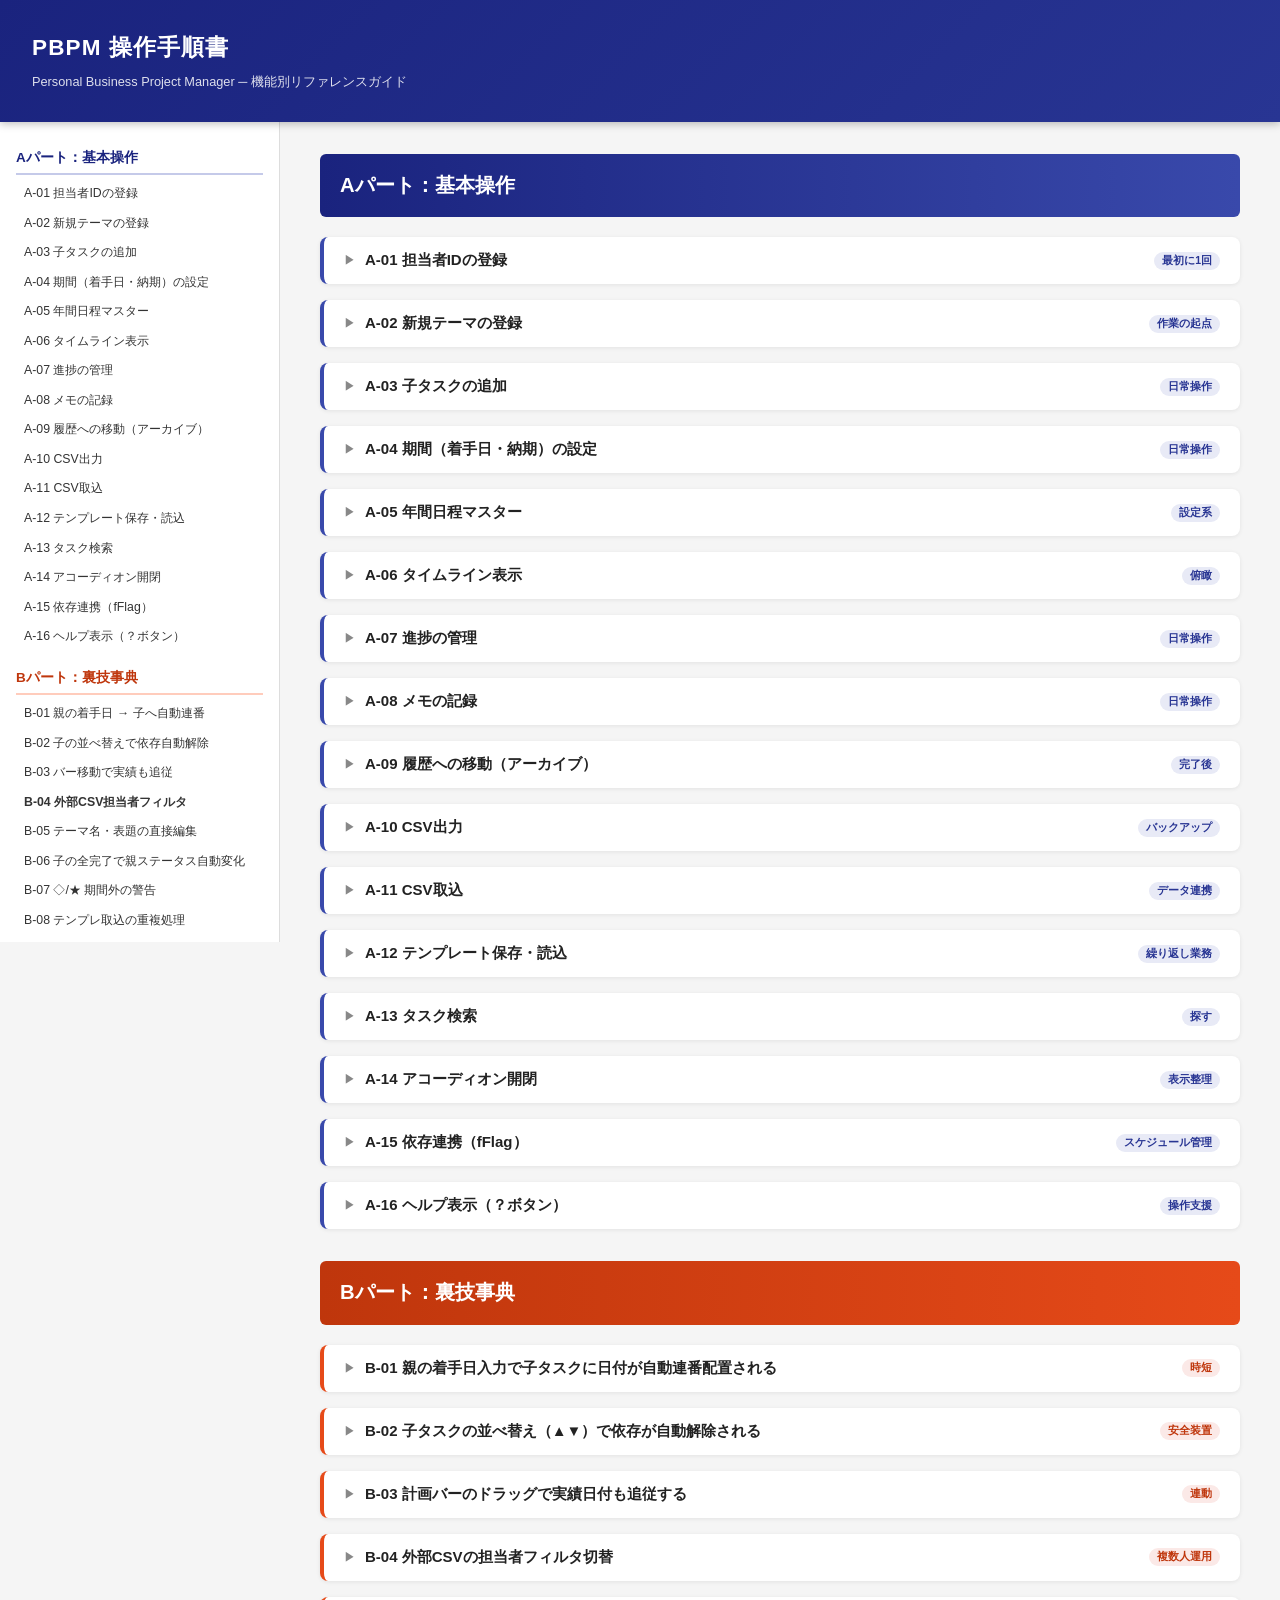
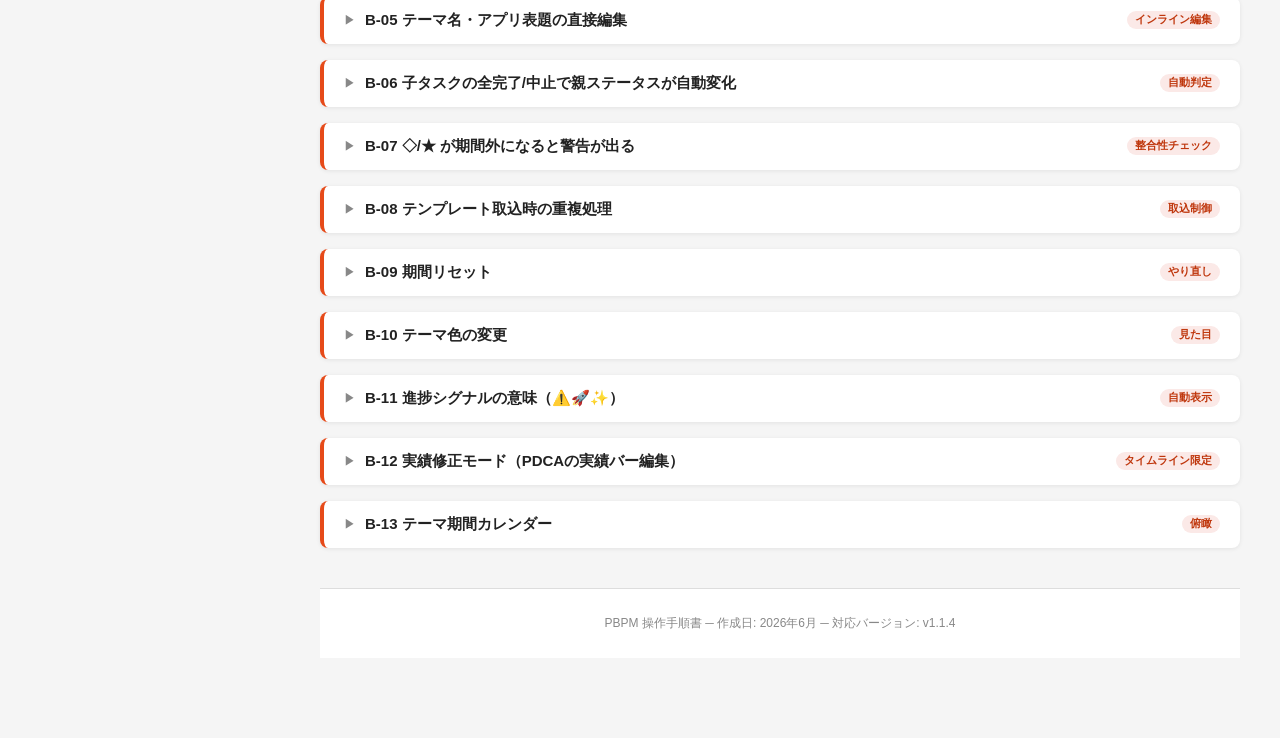
==== OmniStep_Manual.html @ 7432032a "Add files via upload 手順書追加" ====
<!DOCTYPE html>
<html lang="ja">
<head>
<meta charset="UTF-8">
<meta name="viewport" content="width=device-width, initial-scale=1.0">
<title>PBPM 操作手順書</title>
<style>
*,*::before,*::after{box-sizing:border-box;margin:0;padding:0;}
html{scroll-behavior:smooth;font-size:15px;}
body{font-family:"Hiragino Kaku Gothic ProN","Meiryo","Noto Sans JP",sans-serif;color:#1a1a1a;background:#f5f5f5;line-height:1.75;}
a{color:#1565c0;text-decoration:none;}
a:hover{text-decoration:underline;}
.manual-header{background:linear-gradient(135deg,#1a237e 0%,#283593 100%);color:#fff;padding:28px 32px;position:sticky;top:0;z-index:100;box-shadow:0 2px 8px rgba(0,0,0,.25);}
.manual-header h1{font-size:1.5rem;font-weight:700;letter-spacing:.05em;}
.manual-header .subtitle{font-size:.85rem;opacity:.85;margin-top:4px;}
.layout{display:flex;max-width:1280px;margin:0 auto;gap:0;}
.sidebar{width:280px;min-width:280px;background:#fff;border-right:1px solid #ddd;position:sticky;top:80px;height:calc(100vh - 80px);overflow-y:auto;padding:16px 0;font-size:.82rem;z-index:50;}
.sidebar::-webkit-scrollbar{width:5px;}
.sidebar::-webkit-scrollbar-thumb{background:#bbb;border-radius:3px;}
.toc-part{padding:0 16px;margin-bottom:6px;}
.toc-part-title{font-weight:700;font-size:.9rem;color:#1a237e;padding:8px 0 4px;border-bottom:2px solid #c5cae9;margin-bottom:4px;}
.toc-part-title.part-b{color:#bf360c;border-color:#ffccbc;}
.toc-link{display:block;padding:4px 8px;border-radius:4px;color:#333;transition:background .15s;}
.toc-link:hover{background:#e8eaf6;text-decoration:none;}
.toc-link.toc-b:hover{background:#fbe9e7;}
.main{flex:1;min-width:0;padding:32px 40px 80px;}
.part-heading{font-size:1.35rem;font-weight:700;padding:14px 20px;border-radius:6px;margin:32px 0 20px;color:#fff;}
.part-heading.a{background:linear-gradient(90deg,#1a237e,#3949ab);}
.part-heading.b{background:linear-gradient(90deg,#bf360c,#e64a19);}
.part-heading:first-child{margin-top:0;}
.section{background:#fff;border-radius:8px;margin-bottom:16px;box-shadow:0 1px 4px rgba(0,0,0,.08);overflow:hidden;border-left:4px solid #3949ab;}
.section.b-card{border-left-color:#e64a19;}
.section-toggle{width:100%;text-align:left;border:none;background:none;padding:14px 20px;cursor:pointer;font-size:1rem;font-weight:600;color:#222;display:flex;align-items:center;gap:10px;transition:background .15s;}
.section-toggle:hover{background:#f0f0f0;}
.section-toggle .chevron{font-size:.75rem;transition:transform .25s;color:#888;flex-shrink:0;}
.section-toggle .chevron.open{transform:rotate(90deg);}
.section-toggle .badge{font-size:.7rem;background:#e8eaf6;color:#283593;padding:2px 8px;border-radius:10px;margin-left:auto;flex-shrink:0;}
.section.b-card .section-toggle .badge{background:#fbe9e7;color:#bf360c;}
.section-body{display:none;padding:0 20px 18px;animation:fadeIn .25s;}
.section-body.show{display:block;}
@keyframes fadeIn{from{opacity:0;transform:translateY(-4px);}to{opacity:1;transform:none;}}
.when{background:#e3f2fd;border-left:3px solid #1565c0;padding:8px 14px;border-radius:0 4px 4px 0;margin:10px 0 14px;font-size:.88rem;color:#0d47a1;}
.when::before{content:"▶ いつ使う？";font-weight:700;display:block;margin-bottom:2px;font-size:.78rem;}
.steps{counter-reset:step;margin:0 0 12px;padding:0;}
.steps li{list-style:none;counter-increment:step;padding:6px 0 6px 36px;position:relative;border-bottom:1px dotted #e0e0e0;}
.steps li:last-child{border-bottom:none;}
.steps li::before{content:counter(step);position:absolute;left:0;top:6px;width:26px;height:26px;background:#3949ab;color:#fff;border-radius:50%;font-size:.78rem;font-weight:700;display:flex;align-items:center;justify-content:center;}
.section.b-card .steps li::before{background:#e64a19;}
.tip{background:#fff8e1;border-left:3px solid #f9a825;padding:8px 14px;border-radius:0 4px 4px 0;margin:10px 0;font-size:.85rem;}
.tip::before{content:"💡 ポイント";font-weight:700;display:block;margin-bottom:2px;font-size:.78rem;color:#f57f17;}
.warn{background:#fce4ec;border-left:3px solid #c62828;padding:8px 14px;border-radius:0 4px 4px 0;margin:10px 0;font-size:.85rem;}
.warn::before{content:"⚠ 注意";font-weight:700;display:block;margin-bottom:2px;font-size:.78rem;color:#c62828;}
.example{background:#f3e5f5;border-left:3px solid #7b1fa2;padding:8px 14px;border-radius:0 4px 4px 0;margin:10px 0;font-size:.85rem;}
.example::before{content:"📋 例";font-weight:700;display:block;margin-bottom:2px;font-size:.78rem;color:#7b1fa2;}
kbd{background:#eee;border:1px solid #ccc;border-radius:3px;padding:1px 5px;font-size:.82rem;font-family:inherit;}
strong{color:#1a237e;}
.section.b-card strong{color:#bf360c;}
.manual-footer{text-align:center;padding:24px;font-size:.8rem;color:#888;border-top:1px solid #ddd;background:#fff;margin-top:40px;}
@media(max-width:860px){
  .sidebar{display:none;}
  .main{padding:20px 16px 60px;}
  .manual-header{padding:16px;}
  .manual-header h1{font-size:1.2rem;}
}
@media print{
  .sidebar{display:none;}
  .manual-header{position:relative;background:#1a237e !important;-webkit-print-color-adjust:exact;print-color-adjust:exact;}
  .section-body{display:block !important;}
  .section{break-inside:avoid;box-shadow:none;border:1px solid #ccc;}
  .layout{display:block;}
  .main{padding:10px;}
  body{font-size:12px;background:#fff;}
}
</style>
</head>
<body>

<header class="manual-header">
  <h1>PBPM 操作手順書</h1>
  <div class="subtitle">Personal Business Project Manager ─ 機能別リファレンスガイド</div>
</header>

<div class="layout">

<nav class="sidebar" id="sidebar">
  <div class="toc-part">
    <div class="toc-part-title">Aパート：基本操作</div>
    <a class="toc-link" href="#a01">A-01 担当者IDの登録</a>
    <a class="toc-link" href="#a02">A-02 新規テーマの登録</a>
    <a class="toc-link" href="#a03">A-03 子タスクの追加</a>
    <a class="toc-link" href="#a04">A-04 期間（着手日・納期）の設定</a>
    <a class="toc-link" href="#a05">A-05 年間日程マスター</a>
    <a class="toc-link" href="#a06">A-06 タイムライン表示</a>
    <a class="toc-link" href="#a07">A-07 進捗の管理</a>
    <a class="toc-link" href="#a08">A-08 メモの記録</a>
    <a class="toc-link" href="#a09">A-09 履歴への移動（アーカイブ）</a>
    <a class="toc-link" href="#a10">A-10 CSV出力</a>
    <a class="toc-link" href="#a11">A-11 CSV取込</a>
    <a class="toc-link" href="#a12">A-12 テンプレート保存・読込</a>
    <a class="toc-link" href="#a13">A-13 タスク検索</a>
    <a class="toc-link" href="#a14">A-14 アコーディオン開閉</a>
    <a class="toc-link" href="#a15">A-15 依存連携（fFlag）</a>
    <a class="toc-link" href="#a16">A-16 ヘルプ表示（？ボタン）</a>
  </div>
  <div class="toc-part">
    <div class="toc-part-title part-b">Bパート：裏技事典</div>
    <a class="toc-link toc-b" href="#b01">B-01 親の着手日 → 子へ自動連番</a>
    <a class="toc-link toc-b" href="#b02">B-02 子の並べ替えで依存自動解除</a>
    <a class="toc-link toc-b" href="#b03">B-03 バー移動で実績も追従</a>
    <a class="toc-link toc-b" href="#b04">B-04 外部CSV担当者フィルタ</a>
    <a class="toc-link toc-b" href="#b05">B-05 テーマ名・表題の直接編集</a>
    <a class="toc-link toc-b" href="#b06">B-06 子の全完了で親ステータス自動変化</a>
    <a class="toc-link toc-b" href="#b07">B-07 ◇/★ 期間外の警告</a>
    <a class="toc-link toc-b" href="#b08">B-08 テンプレ取込の重複処理</a>
    <a class="toc-link toc-b" href="#b09">B-09 期間リセット</a>
    <a class="toc-link toc-b" href="#b10">B-10 テーマ色の変更</a>
    <a class="toc-link toc-b" href="#b11">B-11 進捗シグナル ⚠🚀✨</a>
    <a class="toc-link toc-b" href="#b12">B-12 実績修正モード（PDCA）</a>
    <a class="toc-link toc-b" href="#b13">B-13 テーマ期間カレンダー</a>
  </div>
</nav>

<main class="main">

<div class="part-heading a" id="partA">Aパート：基本操作</div>

<!-- A-01 -->
<div class="section" id="a01">
<button class="section-toggle" onclick="toggleSection(this)">
  <span class="chevron">▶</span> A-01 担当者IDの登録 <span class="badge">最初に1回</span>
</button>
<div class="section-body">
  <div class="when">アプリを初めて使うとき。IDが未設定だとCSVの入出力で自他の区別ができません。</div>
  <ol class="steps">
    <li>画面右上の <kbd>⚙</kbd>（設定）ボタンをクリック</li>
    <li>「担当者ID（6桁）」に自分の番号を入力（例：<code>001234</code>）</li>
    <li>「担当者」に表示用の名前を入力</li>
    <li><kbd>保存</kbd> をクリック</li>
  </ol>
  <div class="tip">6桁に満たない場合は先頭にゼロが自動で付きます（例：<code>123</code> → <code>000123</code>）。</div>
  <div class="warn">IDを後から変えると、過去に出力したCSVとの紐付けがずれます。最初に決めたら変えないのが安全です。</div>
</div>
</div>

<!-- A-02 -->
<div class="section" id="a02">
<button class="section-toggle" onclick="toggleSection(this)">
  <span class="chevron">▶</span> A-02 新規テーマの登録 <span class="badge">作業の起点</span>
</button>
<div class="section-body">
  <div class="when">新しい業務テーマやプロジェクトを始めるとき。</div>
  <ol class="steps">
    <li><kbd>＋新規テーマ登録</kbd> ボタンをクリック</li>
    <li>カテゴリを選択（設定で名前・表示/非表示を変更可能）</li>
    <li>テーマ名を入力（必須。ここが親タスクの名称になる）</li>
    <li>必要に応じて着手日・完了日・展開（◇）・イベント（☆）を設定</li>
    <li>「最初の子タスク」欄に1件目の子の内容を入力（任意）</li>
    <li><kbd>登録する</kbd> をクリック</li>
  </ol>
  <div class="tip">最初の子タスクを入れると、着手日・完了日はその子に付きます。子が空なら親に直接付きます。</div>
</div>
</div>

<!-- A-03 -->
<div class="section" id="a03">
<button class="section-toggle" onclick="toggleSection(this)">
  <span class="chevron">▶</span> A-03 子タスクの追加 <span class="badge">日常操作</span>
</button>
<div class="section-body">
  <div class="when">テーマの下に具体的な作業工程を追加するとき。</div>
  <ol class="steps">
    <li>リスト表示で、追加したいテーマの親行を見つける</li>
    <li>テーマ/課題列の <kbd>＋子タスク追加</kbd> ボタンをクリック</li>
    <li>新しい行が末尾に追加されるので、業務内容を入力</li>
    <li>着手日・納期・進捗を必要に応じて設定</li>
  </ol>
  <div class="tip">子タスクは親と同じカテゴリを自動で継承します。親のカテゴリを変更すると子もすべて変わります。</div>
</div>
</div>

<!-- A-04 -->
<div class="section" id="a04">
<button class="section-toggle" onclick="toggleSection(this)">
  <span class="chevron">▶</span> A-04 期間（着手日・納期）の設定 <span class="badge">日常操作</span>
</button>
<div class="section-body">
  <div class="when">タスクのスケジュールを設定・変更するとき。</div>
  <ol class="steps">
    <li>リスト表示の「着手」列で日付をクリック → カレンダーから選択</li>
    <li>「納期」列で同様にクリック → カレンダーから選択</li>
    <li>タイムラインでもバーをドラッグして期間を移動できる（子タスクのみ）</li>
    <li>バー右端のハンドルをドラッグすると納期だけ伸縮する</li>
  </ol>
  <div class="tip">着手日を入れると、納期が空なら同じ日に自動設定されます。納期を着手日より前にはできません。</div>
  <div class="warn">期限を過ぎると行が赤くなります（期限切れ表示）。進捗を「完了」にすれば解除されます。</div>
</div>
</div>

<!-- A-05 -->
<div class="section" id="a05">
<button class="section-toggle" onclick="toggleSection(this)">
  <span class="chevron">▶</span> A-05 年間日程マスター <span class="badge">設定系</span>
</button>
<div class="section-body">
  <div class="when">棚卸・連休・発表会など全テーマ共通の基準日を管理するとき。</div>
  <ol class="steps">
    <li>ヘッダーの <kbd>📅 年間日程</kbd> ボタンをクリック</li>
    <li>「イベント名」と「日付」を入力して <kbd>追加</kbd></li>
    <li>追加した項目は一覧に表示され、インラインで名称・日付を編集可能</li>
    <li>タスクの「展開（◇）」や「イベント（☆）」のドロップダウンにマスターの候補が表示される</li>
  </ol>
  <div class="tip">マスターの日付を変更すると、タスク側で同じ名称を選択している◇/★の日付も連動して変わります。</div>
  <div class="example">例：「棚卸」=9/30 を登録 → テーマAの☆に「棚卸」を選択 → 自動的に9/30が入る。後で「棚卸」を10/3に変更 → テーマAの☆も10/3に連動。</div>
</div>
</div>

<!-- A-06 -->
<div class="section" id="a06">
<button class="section-toggle" onclick="toggleSection(this)">
  <span class="chevron">▶</span> A-06 タイムライン表示 <span class="badge">俯瞰</span>
</button>
<div class="section-body">
  <div class="when">全テーマの期間をガント風に俯瞰・調整するとき。</div>
  <ol class="steps">
    <li>ビュー切替の <kbd>📅 タイムライン</kbd> ボタンをクリック</li>
    <li>左側にテーマ・子タスクの名前、右側に期間バーが表示される</li>
    <li>表示範囲を <kbd>3か月</kbd>〜<kbd>12か月</kbd> で切り替え</li>
    <li>月ヘッダーの <kbd>＋</kbd>/<kbd>−</kbd> で月ごとに折りたたみ可能</li>
    <li>バーの上にホバーするとツールチップ（着手日〜納期・日数）が表示される</li>
  </ol>
  <div class="tip">赤い縦線が「今日」。日曜は薄い帯、土曜は点線で区別されます。親バーは子の集約表示で、直接ドラッグしません。</div>
  <div class="warn">タイムラインで子バーをドラッグすると<strong>即座にデータが変更・保存</strong>されます。元に戻す機能はないため注意してください。</div>
</div>
</div>

<!-- A-07 -->
<div class="section" id="a07">
<button class="section-toggle" onclick="toggleSection(this)">
  <span class="chevron">▶</span> A-07 進捗の管理 <span class="badge">日常操作</span>
</button>
<div class="section-body">
  <div class="when">作業の進行状況を記録・更新するとき。</div>
  <ol class="steps">
    <li>子タスクの「進捗」列のボタンをクリック</li>
    <li>クリックごとに <strong>未着手 → 調査中 → 進行中 → 修正中 → 完了</strong> の順に切り替わる</li>
    <li>親タスクのボタンは <strong>進行中 ⇔ 修正中</strong> のみ切り替え</li>
  </ol>
  <div class="tip">親行に表示される「(2/5) 40%」は、子タスクの完了数と進捗率を自動計算した結果です。</div>
</div>
</div>

<!-- A-08 -->
<div class="section" id="a08">
<button class="section-toggle" onclick="toggleSection(this)">
  <span class="chevron">▶</span> A-08 メモの記録 <span class="badge">日常操作</span>
</button>
<div class="section-body">
  <div class="when">タスクに詳細な備考や補足を残したいとき。</div>
  <ol class="steps">
    <li>操作列の <kbd>🖋</kbd>（メモ未入力）または <kbd>📝</kbd>（メモあり）アイコンをクリック</li>
    <li>メモ入力ウィンドウが開くので、内容を入力</li>
    <li><kbd>保存</kbd> をクリック → アイコンが 📝 に変わる</li>
  </ol>
  <div class="tip">メモはCSV出力にも含まれます。改行はCSV内ではスペースに変換されます。</div>
</div>
</div>

<!-- A-09 -->
<div class="section" id="a09">
<button class="section-toggle" onclick="toggleSection(this)">
  <span class="chevron">▶</span> A-09 履歴への移動（アーカイブ） <span class="badge">完了後</span>
</button>
<div class="section-body">
  <div class="when">完了したテーマを一覧から整理するとき。</div>
  <ol class="steps">
    <li>テーマ内の子タスクをすべて「完了」または「中止」にする</li>
    <li>親の進捗が自動で「完了」になったことを確認</li>
    <li>ツールバーの <kbd>履歴へ移動</kbd> をクリック</li>
    <li>確認ダイアログで対象テーマを確認し、OK</li>
    <li>「完了履歴」タブに移動される</li>
  </ol>
  <div class="tip">履歴から戻したいときは「完了履歴」タブで、子タスクの <kbd>↺</kbd> ボタンをクリックすると親子ごと一覧に復帰します。</div>
</div>
</div>

<!-- A-10 -->
<div class="section" id="a10">
<button class="section-toggle" onclick="toggleSection(this)">
  <span class="chevron">▶</span> A-10 CSV出力 <span class="badge">バックアップ</span>
</button>
<div class="section-body">
  <div class="when">データのバックアップや他のスタッフとの共有をするとき。</div>
  <ol class="steps">
    <li>出力したいテーマの親行に <strong>チェック</strong> を入れる（複数選択可）</li>
    <li>ツールバーの <kbd>CSV出力</kbd> をクリック</li>
    <li>確認ダイアログで対象を確認し、OK</li>
    <li>CSVファイルがダウンロードされる</li>
  </ol>
  <div class="tip">CSVには担当者ID（OwnerID列）が含まれます。このIDで、取込み時に「自分の」「他人の」データが判別されます。</div>
  <div class="warn">担当者IDが未設定だとCSV出力できません。先に A-01 を済ませてください。</div>
</div>
</div>

<!-- A-11 -->
<div class="section" id="a11">
<button class="section-toggle" onclick="toggleSection(this)">
  <span class="chevron">▶</span> A-11 CSV取込 <span class="badge">データ連携</span>
</button>
<div class="section-body">
  <div class="when">バックアップの復元や、他スタッフのCSVを参照するとき。</div>
  <ol class="steps">
    <li>ツールバーの <kbd>CSV取込</kbd> をクリック → ファイル選択が開く</li>
    <li>CSVファイルを選択</li>
    <li>OwnerIDが<strong>自分と一致</strong>する場合 → 本体データとして取り込み（重複があれば上書き確認）</li>
    <li>OwnerIDが<strong>自分と異なる</strong>場合 → 🔒外部CSV（閲覧専用）として表示</li>
  </ol>
  <div class="tip">外部CSVは保存データには混ざりません。「外部表示をクリア」で消去できます。</div>
  <div class="warn">旧形式（「内容」「課題」列）のCSVも自動判別して取り込めますが、新形式でのバックアップを推奨します。</div>
</div>
</div>

<!-- A-12 -->
<div class="section" id="a12">
<button class="section-toggle" onclick="toggleSection(this)">
  <span class="chevron">▶</span> A-12 テンプレート保存・読込 <span class="badge">繰り返し業務</span>
</button>
<div class="section-body">
  <div class="when">毎年繰り返す業務の構成を雛形として残したいとき。</div>
  <h4 style="margin:12px 0 6px;">▼ テンプレート保存</h4>
  <ol class="steps">
    <li>ヘッダーの <kbd>テンプレート保存</kbd> をクリック</li>
    <li>テンプレート名を入力 → CSV がダウンロードされる</li>
  </ol>
  <h4 style="margin:12px 0 6px;">▼ テンプレート読込</h4>
  <ol class="steps">
    <li>ヘッダーの <kbd>テンプレート読込</kbd> をクリック</li>
    <li>ファイル選択でテンプレートCSVを開く</li>
    <li>グループ名（先頭に付く文字列）を入力 → 表題変更の確認</li>
    <li>新規テーマとして一覧に追加される</li>
  </ol>
  <div class="tip">テンプレートは日付・進捗をすべて空にした構成だけを保存します。読込時にマスター日程があれば◇/★の日付を自動補完します。</div>
</div>
</div>

<!-- A-13 -->
<div class="section" id="a13">
<button class="section-toggle" onclick="toggleSection(this)">
  <span class="chevron">▶</span> A-13 タスク検索 <span class="badge">探す</span>
</button>
<div class="section-body">
  <div class="when">大量のタスクから特定のテーマや内容を探すとき。</div>
  <ol class="steps">
    <li>リスト表示の上部にある検索ボックスにキーワードを入力</li>
    <li>テーマ名・子タスク名・カテゴリ・メモなどから一致するものを検索</li>
    <li>ヒットした子タスクを含む<strong>テーマ全体</strong>（親＋全子）が表示される</li>
  </ol>
  <div class="tip">検索はリスト表示・タイムライン表示の両方に反映されます。検索中はチェックボックスの一括操作が無効になります。</div>
</div>
</div>

<!-- A-14 -->
<div class="section" id="a14">
<button class="section-toggle" onclick="toggleSection(this)">
  <span class="chevron">▶</span> A-14 アコーディオン開閉 <span class="badge">表示整理</span>
</button>
<div class="section-body">
  <div class="when">テーマが多いときに子タスクを折りたたんで見通しをよくしたいとき。</div>
  <ol class="steps">
    <li>テーマの <kbd>－</kbd> ボタンをクリック → 子タスクが非表示になる</li>
    <li><kbd>＋</kbd> をクリック → 再び表示される</li>
    <li>列ヘッダーの <kbd>－</kbd>（一括閉じ）で全テーマを一度に折りたたみ</li>
  </ol>
  <div class="tip">リスト表示とタイムライン表示で開閉状態は独立しています。それぞれ別々に操作できます。</div>
</div>
</div>

<!-- A-15 -->
<div class="section" id="a15">
<button class="section-toggle" onclick="toggleSection(this)">
  <span class="chevron">▶</span> A-15 依存連携（fFlag） <span class="badge">スケジュール管理</span>
</button>
<div class="section-body">
  <div class="when">「タスクBはタスクAが終わるまで着手できない」という順序関係を設定するとき。</div>
  <ol class="steps">
    <li>子タスク行のテーマ/課題列の右端にあるチェックボックスをON</li>
    <li>直前の子タスクの納期が、この子の着手日の下限になる</li>
    <li>タイムラインでは紫色の依存線で前後関係が見える</li>
    <li>前のタスクの納期を後ろへ動かすと、連動してこの子も押し出される</li>
  </ol>
  <div class="tip">親行の <kbd>連携一括ON</kbd> / <kbd>OFF</kbd> ボタンで、テーマ内の全子タスクの連携をまとめて切り替えられます。</div>
  <div class="warn">最初の子タスク（枝番010）は依存の対象外です。また、完了済みタスクの連携は変更できません。</div>
</div>
</div>

<!-- A-16 -->
<div class="section" id="a16">
<button class="section-toggle" onclick="toggleSection(this)">
  <span class="chevron">▶</span> A-16 ヘルプ表示（？ボタン） <span class="badge">操作支援</span>
</button>
<div class="section-body">
  <div class="when">画面上のボタンや項目の意味を確認したいとき。</div>
  <ol class="steps">
    <li>画面右上の <kbd>?</kbd> ボタンをクリック（ON/OFFトグル）</li>
    <li>ONの状態で各ボタンや入力欄にマウスを乗せると、「名称：説明」形式のツールチップが出る</li>
    <li>もう一度 <kbd>?</kbd> をクリックすると OFF</li>
  </ol>
  <div class="tip">ヘルプ表示はON/OFFの状態がブラウザに記憶されます。操作に慣れたらOFFにすると邪魔になりません。</div>
</div>
</div>

<!-- ============================================================ -->
<div class="part-heading b" id="partB">Bパート：裏技事典</div>

<!-- B-01 -->
<div class="section b-card" id="b01">
<button class="section-toggle" onclick="toggleSection(this)">
  <span class="chevron">▶</span> B-01 親の着手日入力で子タスクに日付が自動連番配置される <span class="badge">時短</span>
</button>
<div class="section-body">
  <div class="when">親テーマと子タスクの<strong>両方の期間がすべて空</strong>の状態で、親に着手日を入力したとき。</div>
  <ol class="steps">
    <li>親テーマ・子タスクの着手日と納期がすべて空であることを確認</li>
    <li>親の「着手」列に日付を入力する（例：6/10）</li>
    <li>自動的に子タスクへ 6/10、6/11、6/12… と1日ずつずれた日付が入る</li>
    <li>トースト「子タスクの着手日・納期を、親の着手日から1日ずつずらして設定しました」が表示される</li>
  </ol>
  <div class="tip">子タスクが5つなら 6/10〜6/14 が自動で入ります。後からタイムラインでバーを個別に調整してください。</div>
  <div class="warn">親または子にすでに日付が入っている場合は<strong>発動しません</strong>。完全に空の状態でのみ動作します。</div>
</div>
</div>

<!-- B-02 -->
<div class="section b-card" id="b02">
<button class="section-toggle" onclick="toggleSection(this)">
  <span class="chevron">▶</span> B-02 子タスクの並べ替え（▲▼）で依存が自動解除される <span class="badge">安全装置</span>
</button>
<div class="section-body">
  <div class="when">子タスクの順序を ▲▼ で入れ替えたとき。</div>
  <ol class="steps">
    <li>子タスクの行左下にある <kbd>▲</kbd> / <kbd>▼</kbd> をクリック</li>
    <li>隣の子タスクと順番が入れ替わってアニメーションが表示される</li>
    <li><strong>入れ替わった2件の依存フラグ（fFlag）</strong>が自動でOFFになる</li>
  </ol>
  <div class="tip">並べ替えで前後関係が変わると、依存の「前のタスクの納期が後ろの着手日の下限」ルールが矛盾する可能性があるため、安全のため自動解除されます。</div>
</div>
</div>

<!-- B-03 -->
<div class="section b-card" id="b03">
<button class="section-toggle" onclick="toggleSection(this)">
  <span class="chevron">▶</span> B-03 計画バーのドラッグで実績日付も追従する <span class="badge">連動</span>
</button>
<div class="section-body">
  <div class="when">タイムラインで子タスクの計画バー（破線枠）をドラッグ移動したとき。</div>
  <ol class="steps">
    <li>タイムラインで子タスクのバーをドラッグして移動する</li>
    <li>計画（着手日・納期）だけでなく、<strong>実績（pdcaActualStart / pdcaActualEnd）も同じ日数分ずれる</strong></li>
  </ol>
  <div class="tip">「実績だけを独立して動かしたい」場合は、<kbd>実績修正</kbd> ボタンをONにしてから操作してください（→ B-12 参照）。</div>
</div>
</div>

<!-- B-04 -->
<div class="section b-card" id="b04">
<button class="section-toggle" onclick="toggleSection(this)">
  <span class="chevron">▶</span> B-04 外部CSVの担当者フィルタ切替 <span class="badge">複数人運用</span>
</button>
<div class="section-body">
  <div class="when">複数人のCSVを取り込んで、担当者ごとに表示を切り替えたいとき。</div>
  <ol class="steps">
    <li>異なるOwnerIDのCSVを <kbd>CSV取込</kbd> で複数回読み込む</li>
    <li>ヘッダーに「外部CSV表示フィルタ」のドロップダウンが出現する</li>
    <li>「自分＋全外部」「外部のみ全担当」「特定の担当者のみ」を選択して切り替え</li>
  </ol>
  <div class="tip">外部CSVの担当者IDは行のタスクID欄に「（ID）******」形式で表示されます。</div>
</div>
</div>

<!-- B-05 -->
<div class="section b-card" id="b05">
<button class="section-toggle" onclick="toggleSection(this)">
  <span class="chevron">▶</span> B-05 テーマ名・アプリ表題の直接編集 <span class="badge">インライン編集</span>
</button>
<div class="section-body">
  <div class="when">テーマ名やアプリのタイトルを素早く変更したいとき。</div>
  <ol class="steps">
    <li><strong>テーマ名</strong>：リスト表示のテーマ名テキストを直接クリック → その場で編集 → フォーカスを外すと保存</li>
    <li><strong>アプリ表題</strong>：ヘッダーのタイトル文字を直接クリック → 編集 → フォーカスを外すと保存</li>
  </ol>
  <div class="tip">アプリ表題を空にするとデフォルト名「Personal Business Project Manager」に戻ります。設定画面の「表題」欄でも変更できます。</div>
  <div class="warn">完了・アーカイブ済み・外部CSVのテーマ名は編集できません（contenteditable が無効）。</div>
</div>
</div>

<!-- B-06 -->
<div class="section b-card" id="b06">
<button class="section-toggle" onclick="toggleSection(this)">
  <span class="chevron">▶</span> B-06 子タスクの全完了/中止で親ステータスが自動変化 <span class="badge">自動判定</span>
</button>
<div class="section-body">
  <div class="when">テーマ内の子タスクをすべて「完了」や「中止」にしたとき。</div>
  <ol class="steps">
    <li>テーマ内のすべての子タスクを「完了」にする</li>
    <li>→ 親の進捗ボタンが自動で <strong>「完了」</strong> に変わる</li>
    <li>最後の子が「中止」の場合 → 親も <strong>「中止」</strong> になる</li>
    <li>一部の子を「未着手」「進行中」などに戻すと → 親は <strong>「進行中」</strong> に戻る</li>
  </ol>
  <div class="tip">判定基準は「枝番が最大の子タスクの状態」です。例えば子が5つあり、最後の子が「中止」なら親は「中止」になります。</div>
</div>
</div>

<!-- B-07 -->
<div class="section b-card" id="b07">
<button class="section-toggle" onclick="toggleSection(this)">
  <span class="chevron">▶</span> B-07 ◇/★ が期間外になると警告が出る <span class="badge">整合性チェック</span>
</button>
<div class="section-body">
  <div class="when">子タスクの◇（展開）や★（イベント）の日付が着手日〜納期の範囲外になったとき。</div>
  <ol class="steps">
    <li>子タスクに着手日=6/10、納期=6/20 を設定</li>
    <li>◇の日付を 6/5（着手日より前）に入力しようとする</li>
    <li>→ トースト「◇/★ はこの子タスクの期間内に設定してください」が表示され、<strong>入力が反映されない</strong></li>
  </ol>
  <div class="tip">すでにセット済みの◇/★がある状態で期間を狭めた場合は「◇が期間外です」と警告が出ます。自動で消えないので手動で修正してください。</div>
</div>
</div>

<!-- B-08 -->
<div class="section b-card" id="b08">
<button class="section-toggle" onclick="toggleSection(this)">
  <span class="chevron">▶</span> B-08 テンプレート取込時の重複処理 <span class="badge">取込制御</span>
</button>
<div class="section-body">
  <div class="when">テンプレートを読み込んだとき、すでに同じテーマ名が存在する場合。</div>
  <ol class="steps">
    <li>テンプレートを読み込むと、既存テーマと名前が一致するか自動チェック</li>
    <li>一致した場合、ダイアログで3つの選択肢が表示される：</li>
  </ol>
  <div class="example">
    <strong>1: 追加</strong> — 同名テーマがもう1セット作られる（別コード）<br>
    <strong>2: 上書き</strong> — 既存の親子を削除してから新しく取り込む<br>
    <strong>3: スキップ</strong> — このテーマは取り込まない
  </div>
  <div class="warn">上書きを選ぶと既存データが<strong>完全に消えます</strong>。CSV出力でバックアップを取ってから操作してください。</div>
</div>
</div>

<!-- B-09 -->
<div class="section b-card" id="b09">
<button class="section-toggle" onclick="toggleSection(this)">
  <span class="chevron">▶</span> B-09 期間リセット <span class="badge">やり直し</span>
</button>
<div class="section-body">
  <div class="when">テーマ内の日付をすべてクリアしてスケジュールを引き直したいとき。</div>
  <ol class="steps">
    <li>親テーマの行で <kbd>期間リセット</kbd> ボタンをクリック</li>
    <li>確認ダイアログが表示される</li>
    <li>OKを押すと、このテーマの親・子すべての着手日と納期がクリアされる</li>
  </ol>
  <div class="tip">完了済みやアーカイブ済みの子タスクはリセット対象外です。外部CSVもリセットされません。</div>
  <div class="tip">リセット後に親の着手日を入れると、B-01 の自動連番が発動して子に1日ずつ入ります。</div>
</div>
</div>

<!-- B-10 -->
<div class="section b-card" id="b10">
<button class="section-toggle" onclick="toggleSection(this)">
  <span class="chevron">▶</span> B-10 テーマ色の変更 <span class="badge">見た目</span>
</button>
<div class="section-body">
  <div class="when">テーマごとに色を付けて視認性を上げたいとき。</div>
  <ol class="steps">
    <li>リスト表示で、親行の左端にある<strong>縦のカラーバー</strong>をクリック</li>
    <li>10色のカラーパレットが表示される</li>
    <li>好きな色をクリック → バーとタイムラインのバーに反映</li>
    <li>「色を消す」で元のデフォルト色に戻る</li>
  </ol>
  <div class="tip">テーマ色はCSV出力にも保存されるため、取り込んでも復元されます。</div>
</div>
</div>

<!-- B-11 -->
<div class="section b-card" id="b11">
<button class="section-toggle" onclick="toggleSection(this)">
  <span class="chevron">▶</span> B-11 進捗シグナルの意味（⚠️🚀✨） <span class="badge">自動表示</span>
</button>
<div class="section-body">
  <div class="when">子タスクの横やタイムラインに記号が出たとき。</div>
  <p style="margin:10px 0;">以下のアイコンは、<strong>期間と進捗状態を比較</strong>して自動的に表示されます。</p>
  <table style="border-collapse:collapse;width:100%;margin:10px 0;">
    <tr style="background:#f5f5f5;"><th style="padding:8px;border:1px solid #ddd;width:60px;">記号</th><th style="padding:8px;border:1px solid #ddd;">意味</th><th style="padding:8px;border:1px solid #ddd;">表示条件</th></tr>
    <tr><td style="padding:8px;border:1px solid #ddd;text-align:center;font-size:1.2rem;">⚠️</td><td style="padding:8px;border:1px solid #ddd;">遅れの可能性</td><td style="padding:8px;border:1px solid #ddd;">経過日数に対して進捗ステップが追いついていない</td></tr>
    <tr><td style="padding:8px;border:1px solid #ddd;text-align:center;font-size:1.2rem;">🚀</td><td style="padding:8px;border:1px solid #ddd;">先行している</td><td style="padding:8px;border:1px solid #ddd;">経過日数に対して進捗が14%以上先に進んでいる</td></tr>
    <tr><td style="padding:8px;border:1px solid #ddd;text-align:center;font-size:1.2rem;">✨</td><td style="padding:8px;border:1px solid #ddd;">期限内完了</td><td style="padding:8px;border:1px solid #ddd;">納期より前に完了が記録された</td></tr>
    <tr><td style="padding:8px;border:1px solid #ddd;text-align:center;font-size:1.2rem;">✕</td><td style="padding:8px;border:1px solid #ddd;">中止</td><td style="padding:8px;border:1px solid #ddd;">進捗が「中止」のタスク</td></tr>
  </table>
  <div class="tip">これらは自動計算のため手動で付け外しはできません。進捗を更新すれば変化します。</div>
</div>
</div>

<!-- B-12 -->
<div class="section b-card" id="b12">
<button class="section-toggle" onclick="toggleSection(this)">
  <span class="chevron">▶</span> B-12 実績修正モード（PDCAの実績バー編集） <span class="badge">タイムライン限定</span>
</button>
<div class="section-body">
  <div class="when">タイムラインで実績の期間だけを計画と独立して修正したいとき。</div>
  <ol class="steps">
    <li>タイムライン表示に切り替える</li>
    <li><kbd>実績修正</kbd> ボタンをクリックしてONにする（ボタンがハイライト表示）</li>
    <li>子タスクの<strong>実績バー（下段の実線）</strong>だけがドラッグ可能になる</li>
    <li>バーをドラッグ → 実績の着手日と終了日が移動</li>
    <li>右端のハンドルをドラッグ → 実績の終了日だけ伸縮</li>
    <li>リスト表示に戻すと<strong>自動でOFFになる</strong></li>
  </ol>
  <div class="tip">実績修正モード中は計画の破線枠はそのまま残ります。「予定はこう、実際はこうだった」の比較がしやすい設計です。</div>
  <div class="warn">まだ一度も進捗を「調査中」以上にしたことがない子タスク（未着手のまま）には実績バーが表示されません。</div>
</div>
</div>

<!-- B-13 -->
<div class="section b-card" id="b13">
<button class="section-toggle" onclick="toggleSection(this)">
  <span class="chevron">▶</span> B-13 テーマ期間カレンダー <span class="badge">俯瞰</span>
</button>
<div class="section-body">
  <div class="when">月間のテーマ重なりをカレンダー形式で確認したいとき。</div>
  <ol class="steps">
    <li>ヘッダー右側の<strong>今日の日付</strong>（例：「2026年6月11日(木)」）をクリック</li>
    <li>テーマ期間カレンダーがモーダルで開く</li>
    <li><kbd>◀</kbd> / <kbd>▶</kbd> で月を切り替え</li>
    <li>各テーマの期間が週単位のバーで色分け表示される</li>
  </ol>
  <div class="tip">このカレンダーは<strong>閲覧専用</strong>です。タイムラインのように直接編集はできませんが、「この月はテーマが重なりすぎていないか」の確認に便利です。</div>
</div>
</div>

<div class="manual-footer">
  PBPM 操作手順書 ─ 作成日: 2026年6月 ─ 対応バージョン: v1.1.4
</div>

</main>
</div>

<script>
function toggleSection(btn){
  var body=btn.nextElementSibling;
  var chev=btn.querySelector('.chevron');
  if(body.classList.contains('show')){
    body.classList.remove('show');
    if(chev)chev.classList.remove('open');
  }else{
    body.classList.add('show');
    if(chev)chev.classList.add('open');
  }
}
(function(){
  var links=document.querySelectorAll('.toc-link');
  var sections=[];
  links.forEach(function(a){
    var id=a.getAttribute('href');
    if(id&&id.startsWith('#')){
      var el=document.getElementById(id.slice(1));
      if(el)sections.push({link:a,el:el});
    }
  });
  var current=null;
  window.addEventListener('scroll',function(){
    var y=window.scrollY+120;
    var found=null;
    for(var i=sections.length-1;i>=0;i--){
      if(sections[i].el.offsetTop<=y){found=sections[i];break;}
    }
    if(found&&found!==current){
      if(current)current.link.style.fontWeight='';
      found.link.style.fontWeight='700';
      current=found;
    }
  });
})();
</script>
</body>
</html>
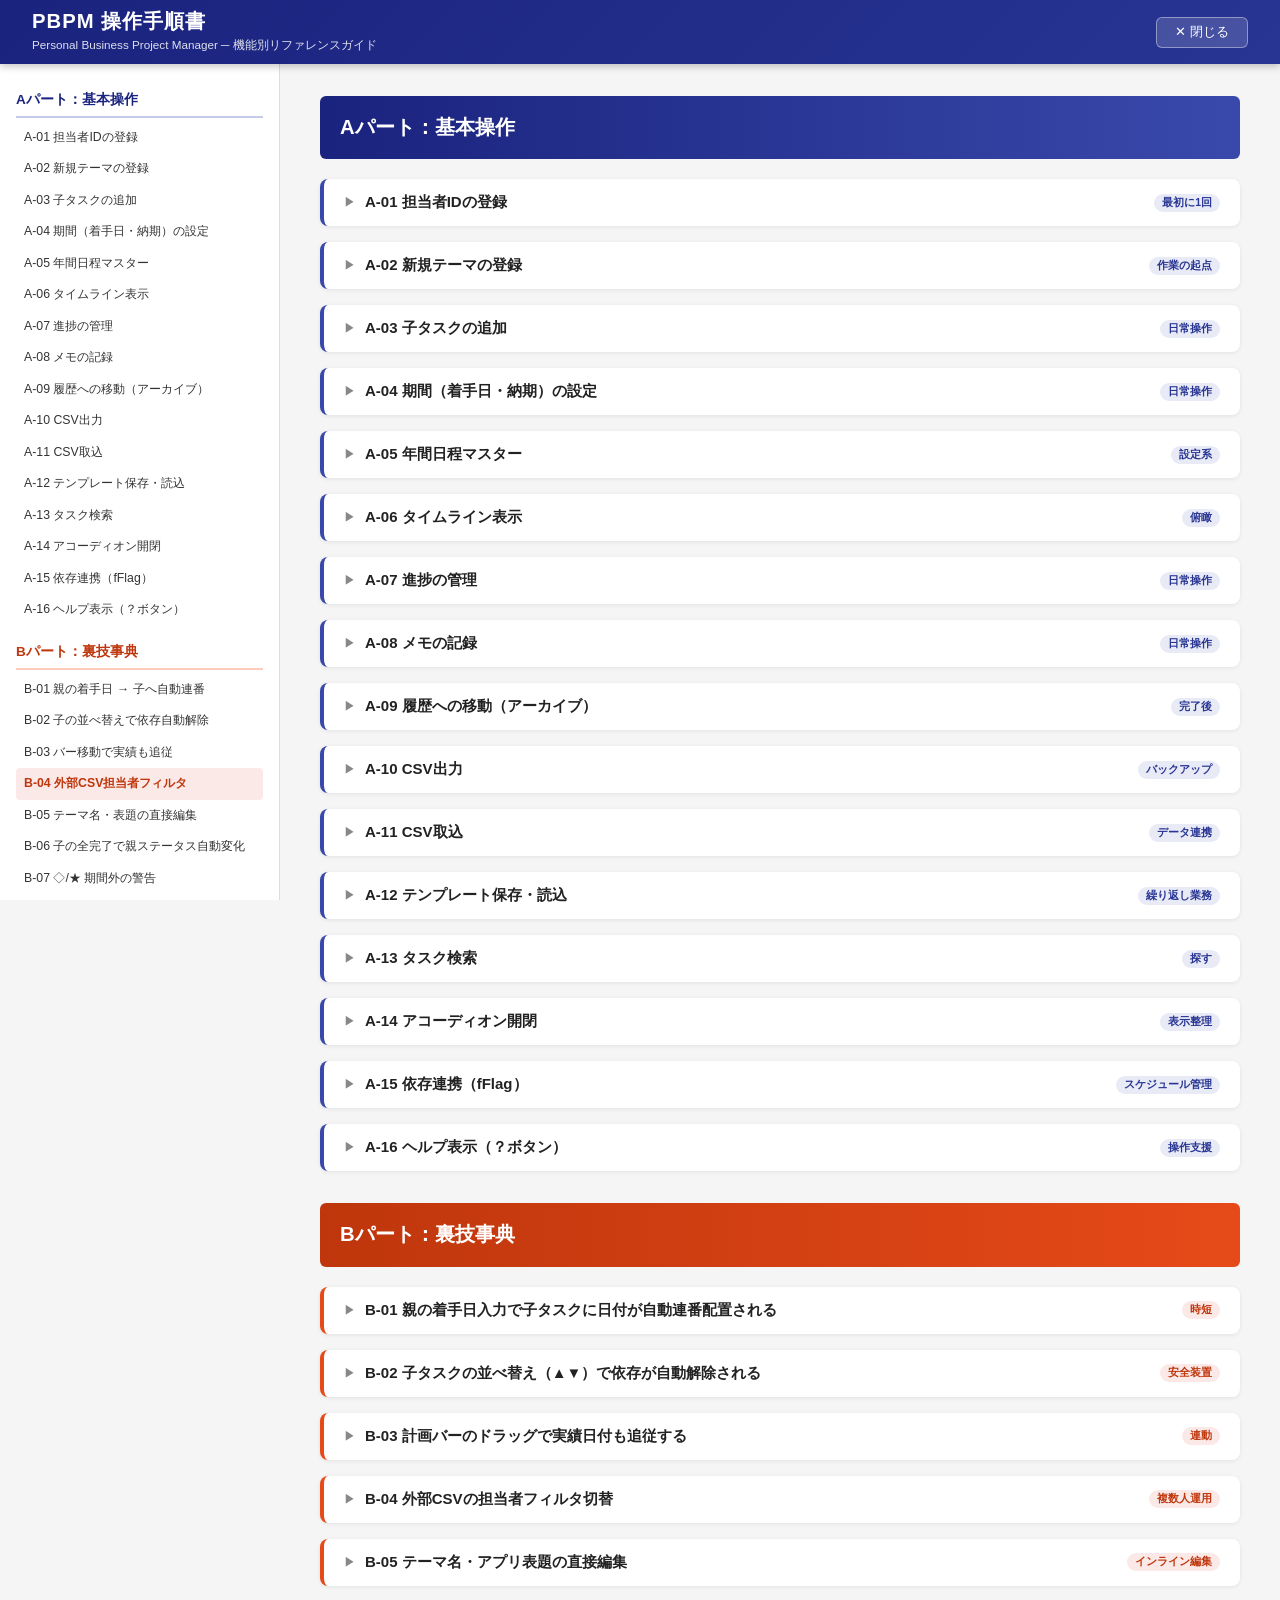
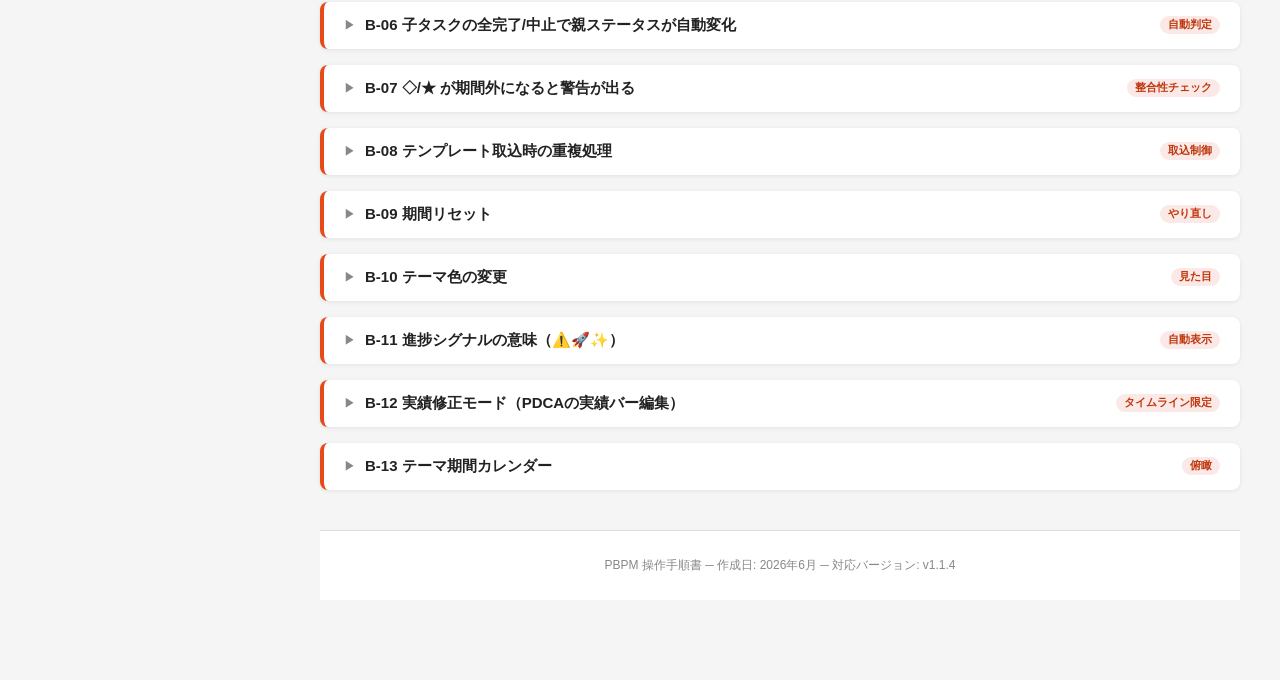
==== commit db44547e: "Update OmniStep_Manual.html 手順書表示微修正" ====
--- a/OmniStep_Manual.html
+++ b/OmniStep_Manual.html
@@ -10,24 +10,50 @@
 body{font-family:"Hiragino Kaku Gothic ProN","Meiryo","Noto Sans JP",sans-serif;color:#1a1a1a;background:#f5f5f5;line-height:1.75;}
 a{color:#1565c0;text-decoration:none;}
 a:hover{text-decoration:underline;}
-.manual-header{background:linear-gradient(135deg,#1a237e 0%,#283593 100%);color:#fff;padding:28px 32px;position:sticky;top:0;z-index:100;box-shadow:0 2px 8px rgba(0,0,0,.25);}
-.manual-header h1{font-size:1.5rem;font-weight:700;letter-spacing:.05em;}
-.manual-header .subtitle{font-size:.85rem;opacity:.85;margin-top:4px;}
+
+/* ===== Header（高さ固定で計算しやすくする） ===== */
+.manual-header{background:linear-gradient(135deg,#1a237e 0%,#283593 100%);color:#fff;padding:14px 32px;position:sticky;top:0;z-index:100;box-shadow:0 2px 8px rgba(0,0,0,.25);display:flex;align-items:center;justify-content:space-between;gap:16px;height:64px;}
+.manual-header-left h1{font-size:1.35rem;font-weight:700;letter-spacing:.05em;line-height:1.2;}
+.manual-header-left .subtitle{font-size:.78rem;opacity:.85;margin-top:2px;}
+.manual-header-right{display:flex;align-items:center;gap:10px;flex-shrink:0;}
+.btn-close-manual{background:rgba(255,255,255,.15);color:#fff;border:1px solid rgba(255,255,255,.4);border-radius:6px;padding:6px 18px;font-size:.85rem;cursor:pointer;transition:background .2s;}
+.btn-close-manual:hover{background:rgba(255,255,255,.3);}
+
+/* ===== Layout ===== */
 .layout{display:flex;max-width:1280px;margin:0 auto;gap:0;}
-.sidebar{width:280px;min-width:280px;background:#fff;border-right:1px solid #ddd;position:sticky;top:80px;height:calc(100vh - 80px);overflow-y:auto;padding:16px 0;font-size:.82rem;z-index:50;}
+
+/* ===== Sidebar ===== */
+.sidebar{
+  width:280px;min-width:280px;background:#fff;border-right:1px solid #ddd;
+  position:sticky;top:64px;height:calc(100vh - 64px);
+  overflow-y:auto;padding:16px 0;font-size:.82rem;z-index:50;
+  overscroll-behavior:contain; /* ★修正③ スクロール漏れ防止 */
+}
 .sidebar::-webkit-scrollbar{width:5px;}
 .sidebar::-webkit-scrollbar-thumb{background:#bbb;border-radius:3px;}
 .toc-part{padding:0 16px;margin-bottom:6px;}
 .toc-part-title{font-weight:700;font-size:.9rem;color:#1a237e;padding:8px 0 4px;border-bottom:2px solid #c5cae9;margin-bottom:4px;}
 .toc-part-title.part-b{color:#bf360c;border-color:#ffccbc;}
-.toc-link{display:block;padding:4px 8px;border-radius:4px;color:#333;transition:background .15s;}
+.toc-link{display:block;padding:5px 8px;border-radius:4px;color:#333;transition:background .15s,font-weight .1s;}
 .toc-link:hover{background:#e8eaf6;text-decoration:none;}
 .toc-link.toc-b:hover{background:#fbe9e7;}
+.toc-link.toc-active{font-weight:700;background:#e8eaf6;color:#1a237e;}
+.toc-link.toc-b.toc-active{background:#fbe9e7;color:#bf360c;}
+
+/* ===== Main ===== */
 .main{flex:1;min-width:0;padding:32px 40px 80px;}
+
+/* ★修正④ アンカー位置をヘッダー分ずらす */
+.section{scroll-margin-top:80px;}
+.part-heading{scroll-margin-top:80px;}
+
+/* ===== Part Heading ===== */
 .part-heading{font-size:1.35rem;font-weight:700;padding:14px 20px;border-radius:6px;margin:32px 0 20px;color:#fff;}
 .part-heading.a{background:linear-gradient(90deg,#1a237e,#3949ab);}
 .part-heading.b{background:linear-gradient(90deg,#bf360c,#e64a19);}
 .part-heading:first-child{margin-top:0;}
+
+/* ===== Section Card ===== */
 .section{background:#fff;border-radius:8px;margin-bottom:16px;box-shadow:0 1px 4px rgba(0,0,0,.08);overflow:hidden;border-left:4px solid #3949ab;}
 .section.b-card{border-left-color:#e64a19;}
 .section-toggle{width:100%;text-align:left;border:none;background:none;padding:14px 20px;cursor:pointer;font-size:1rem;font-weight:600;color:#222;display:flex;align-items:center;gap:10px;transition:background .15s;}
@@ -39,6 +65,8 @@
 .section-body{display:none;padding:0 20px 18px;animation:fadeIn .25s;}
 .section-body.show{display:block;}
 @keyframes fadeIn{from{opacity:0;transform:translateY(-4px);}to{opacity:1;transform:none;}}
+
+/* ===== Content Styles ===== */
 .when{background:#e3f2fd;border-left:3px solid #1565c0;padding:8px 14px;border-radius:0 4px 4px 0;margin:10px 0 14px;font-size:.88rem;color:#0d47a1;}
 .when::before{content:"▶ いつ使う？";font-weight:700;display:block;margin-bottom:2px;font-size:.78rem;}
 .steps{counter-reset:step;margin:0 0 12px;padding:0;}
@@ -55,13 +83,19 @@
 kbd{background:#eee;border:1px solid #ccc;border-radius:3px;padding:1px 5px;font-size:.82rem;font-family:inherit;}
 strong{color:#1a237e;}
 .section.b-card strong{color:#bf360c;}
+
+/* ===== Footer ===== */
 .manual-footer{text-align:center;padding:24px;font-size:.8rem;color:#888;border-top:1px solid #ddd;background:#fff;margin-top:40px;}
+
+/* ===== Responsive ===== */
 @media(max-width:860px){
   .sidebar{display:none;}
   .main{padding:20px 16px 60px;}
-  .manual-header{padding:16px;}
-  .manual-header h1{font-size:1.2rem;}
+  .manual-header{padding:14px 16px;}
+  .manual-header-left h1{font-size:1.1rem;}
 }
+
+/* ===== Print ===== */
 @media print{
   .sidebar{display:none;}
   .manual-header{position:relative;background:#1a237e !important;-webkit-print-color-adjust:exact;print-color-adjust:exact;}
@@ -70,14 +104,21 @@
   .layout{display:block;}
   .main{padding:10px;}
   body{font-size:12px;background:#fff;}
+  .btn-close-manual{display:none;}
 }
 </style>
 </head>
 <body>
 
+<!-- ★修正① ヘッダーに閉じるボタン追加 -->
 <header class="manual-header">
-  <h1>PBPM 操作手順書</h1>
-  <div class="subtitle">Personal Business Project Manager ─ 機能別リファレンスガイド</div>
+  <div class="manual-header-left">
+    <h1>PBPM 操作手順書</h1>
+    <div class="subtitle">Personal Business Project Manager ─ 機能別リファレンスガイド</div>
+  </div>
+  <div class="manual-header-right">
+    <button class="btn-close-manual" onclick="closeManual()" title="手順書を閉じてアプリに戻ります">✕ 閉じる</button>
+  </div>
 </header>
 
 <div class="layout">
@@ -643,6 +684,25 @@
 </div>
 
 <script>
+/* ★修正① 閉じるボタン */
+function closeManual(){
+  /* window.open で開かれた場合は close() が効く。
+     直接アドレスバーで開いた場合はタブを閉じられないので履歴で戻す */
+  if(window.opener){
+    window.close();
+  }else{
+    if(window.history.length>1){
+      window.history.back();
+    }else{
+      window.close();
+    }
+  }
+}
+
+/* ★修正② 重複防止（手順書側で window.name を宣言） */
+window.name='pbpm_manual';
+
+/* アコーディオン開閉 */
 function toggleSection(btn){
   var body=btn.nextElementSibling;
   var chev=btn.querySelector('.chevron');
@@ -654,30 +714,97 @@
     if(chev)chev.classList.add('open');
   }
 }
+
+/* ★修正③ サイドバーのスクロール漏れ防止（wheelイベント制御） */
 (function(){
+  var sb=document.getElementById('sidebar');
+  if(!sb)return;
+  sb.addEventListener('wheel',function(e){
+    var atTop=sb.scrollTop<=0;
+    var atBottom=sb.scrollTop+sb.clientHeight>=sb.scrollHeight-1;
+    /* 上端で上スクロール or 下端で下スクロール → ページ側に漏れないよう止める */
+    if((atTop&&e.deltaY<0)||(atBottom&&e.deltaY>0)){
+      e.preventDefault();
+    }
+  },{passive:false});
+})();
+
+/* ★修正④ TOCクリック位置補正＋スクロール追従ハイライト修正 */
+(function(){
+  var HEADER_H=64; /* stickyヘッダーの高さ(px) */
   var links=document.querySelectorAll('.toc-link');
-  var sections=[];
+  var entries=[];
+
   links.forEach(function(a){
     var id=a.getAttribute('href');
     if(id&&id.startsWith('#')){
       var el=document.getElementById(id.slice(1));
-      if(el)sections.push({link:a,el:el});
+      if(el)entries.push({link:a,el:el});
     }
   });
-  var current=null;
+
+  /* TOCクリック：ブラウザデフォルトのアンカースクロールを止めてJS制御 */
+  links.forEach(function(a){
+    a.addEventListener('click',function(e){
+      e.preventDefault();
+      var id=a.getAttribute('href');
+      if(!id)return;
+      var target=document.getElementById(id.slice(1));
+      if(!target)return;
+      /* ヘッダー分をオフセットしてスクロール */
+      var y=target.getBoundingClientRect().top+window.scrollY-HEADER_H-16;
+      window.scrollTo({top:Math.max(0,y),behavior:'smooth'});
+      /* クリック直後に該当セクションを開く */
+      var toggle=target.querySelector('.section-toggle');
+      var body=target.querySelector('.section-body');
+      if(toggle&&body&&!body.classList.contains('show')){
+        body.classList.add('show');
+        var chev=toggle.querySelector('.chevron');
+        if(chev)chev.classList.add('open');
+      }
+      /* URLハッシュ更新 */
+      history.replaceState(null,'',id);
+    });
+  });
+
+  /* スクロール追従ハイライト（getBoundingClientRect で正確に判定） */
+  var currentLink=null;
+  function updateHighlight(){
+    var found=null;
+    for(var i=entries.length-1;i>=0;i--){
+      var rect=entries[i].el.getBoundingClientRect();
+      if(rect.top<=HEADER_H+40){
+        found=entries[i];
+        break;
+      }
+    }
+    if(found&&found.link!==currentLink){
+      if(currentLink)currentLink.classList.remove('toc-active');
+      found.link.classList.add('toc-active');
+      currentLink=found.link;
+      /* サイドバー内でアクティブ項目が見えるようにスクロール */
+      var sb=document.getElementById('sidebar');
+      if(sb){
+        var lr=currentLink.getBoundingClientRect();
+        var sr=sb.getBoundingClientRect();
+        if(lr.top<sr.top+10||lr.bottom>sr.bottom-10){
+          currentLink.scrollIntoView({block:'nearest',behavior:'smooth'});
+        }
+      }
+    }
+  }
+  var ticking=false;
   window.addEventListener('scroll',function(){
-    var y=window.scrollY+120;
-    var found=null;
-    for(var i=sections.length-1;i>=0;i--){
-      if(sections[i].el.offsetTop<=y){found=sections[i];break;}
-    }
-    if(found&&found!==current){
-      if(current)current.link.style.fontWeight='';
-      found.link.style.fontWeight='700';
-      current=found;
+    if(!ticking){
+      ticking=true;
+      requestAnimationFrame(function(){
+        updateHighlight();
+        ticking=false;
+      });
     }
   });
+  updateHighlight();
 })();
 </script>
 </body>
-</html>+</html>
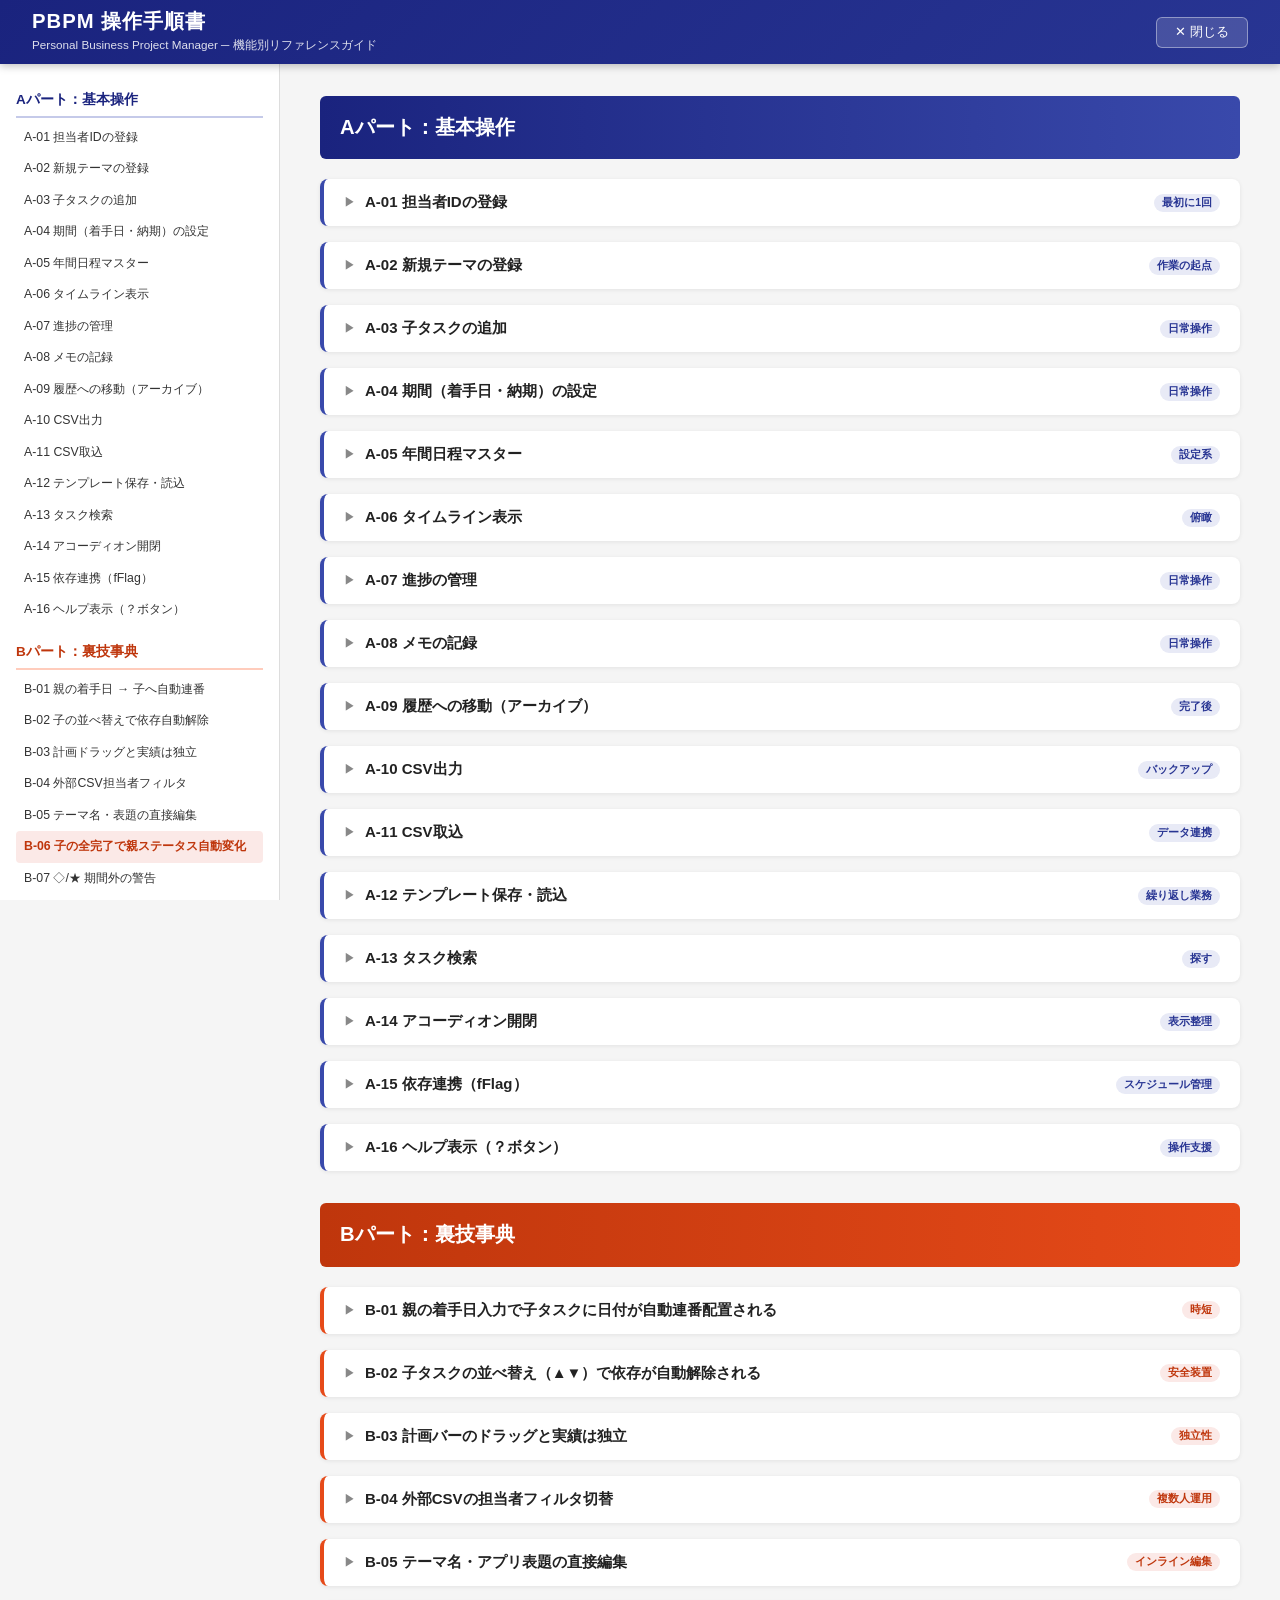
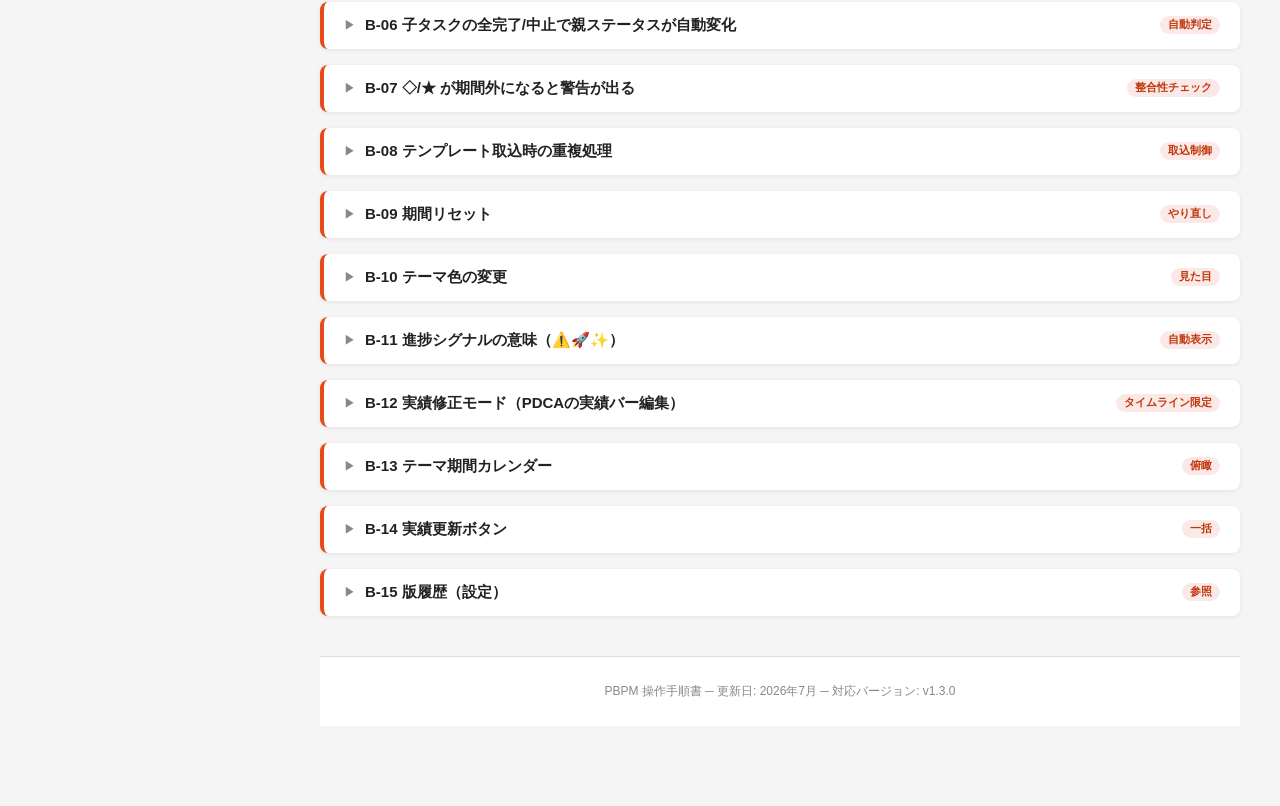
==== commit 5b671d0b: "Release v1.3.0: status stepper, actual rollback, manual update Co-authored-by: Cursor <cursoragent@c" ====
--- a/OmniStep_Manual.html
+++ b/OmniStep_Manual.html
@@ -147,7 +147,7 @@
     <div class="toc-part-title part-b">Bパート：裏技事典</div>
     <a class="toc-link toc-b" href="#b01">B-01 親の着手日 → 子へ自動連番</a>
     <a class="toc-link toc-b" href="#b02">B-02 子の並べ替えで依存自動解除</a>
-    <a class="toc-link toc-b" href="#b03">B-03 バー移動で実績も追従</a>
+    <a class="toc-link toc-b" href="#b03">B-03 計画ドラッグと実績は独立</a>
     <a class="toc-link toc-b" href="#b04">B-04 外部CSV担当者フィルタ</a>
     <a class="toc-link toc-b" href="#b05">B-05 テーマ名・表題の直接編集</a>
     <a class="toc-link toc-b" href="#b06">B-06 子の全完了で親ステータス自動変化</a>
@@ -158,6 +158,8 @@
     <a class="toc-link toc-b" href="#b11">B-11 進捗シグナル ⚠🚀✨</a>
     <a class="toc-link toc-b" href="#b12">B-12 実績修正モード（PDCA）</a>
     <a class="toc-link toc-b" href="#b13">B-13 テーマ期間カレンダー</a>
+    <a class="toc-link toc-b" href="#b14">B-14 実績更新ボタン</a>
+    <a class="toc-link toc-b" href="#b15">B-15 版履歴（設定）</a>
   </div>
 </nav>
 
@@ -232,7 +234,7 @@
     <li>タイムラインでもバーをドラッグして期間を移動できる（子タスクのみ）</li>
     <li>バー右端のハンドルをドラッグすると納期だけ伸縮する</li>
   </ol>
-  <div class="tip">着手日を入れると、納期が空なら同じ日に自動設定されます。納期を着手日より前にはできません。</div>
+  <div class="tip">着手日を入れると、納期が空なら同じ日に自動設定されます。納期を着手日より前にはできません。タイムラインのドラッグは<strong>計画のみ</strong>動き、実績は独立です（→ B-03）。</div>
   <div class="warn">期限を過ぎると行が赤くなります（期限切れ表示）。進捗を「完了」にすれば解除されます。</div>
 </div>
 </div>
@@ -246,11 +248,13 @@
   <div class="when">棚卸・連休・発表会など全テーマ共通の基準日を管理するとき。</div>
   <ol class="steps">
     <li>ヘッダーの <kbd>📅 年間日程</kbd> ボタンをクリック</li>
-    <li>「イベント名」と「日付」を入力して <kbd>追加</kbd></li>
-    <li>追加した項目は一覧に表示され、インラインで名称・日付を編集可能</li>
+    <li>「名称」「開始日」「終了日」（任意）を入力。単日なら終了日は空のままでよい（終了日欄はグレー表示）</li>
+    <li>休日にしたい期間は <strong>休日</strong> にチェックを入れる</li>
+    <li><kbd>追加</kbd> する。一覧では名称・日付・休日をインライン編集できる</li>
     <li>タスクの「展開（◇）」や「イベント（☆）」のドロップダウンにマスターの候補が表示される</li>
   </ol>
   <div class="tip">マスターの日付を変更すると、タスク側で同じ名称を選択している◇/★の日付も連動して変わります。</div>
+  <div class="tip">休日フラグ付きの日程は、タイムライン上で<strong>日曜と同じ帯</strong>として表示されます（連休の可視化に便利）。</div>
   <div class="example">例：「棚卸」=9/30 を登録 → テーマAの☆に「棚卸」を選択 → 自動的に9/30が入る。後で「棚卸」を10/3に変更 → テーマAの☆も10/3に連動。</div>
 </div>
 </div>
@@ -266,10 +270,12 @@
     <li>ビュー切替の <kbd>📅 タイムライン</kbd> ボタンをクリック</li>
     <li>左側にテーマ・子タスクの名前、右側に期間バーが表示される</li>
     <li>表示範囲を <kbd>3か月</kbd>〜<kbd>12か月</kbd> で切り替え</li>
-    <li>月ヘッダーの <kbd>＋</kbd>/<kbd>−</kbd> で月ごとに折りたたみ可能</li>
-    <li>バーの上にホバーするとツールチップ（着手日〜納期・日数）が表示される</li>
-  </ol>
-  <div class="tip">赤い縦線が「今日」。日曜は薄い帯、土曜は点線で区別されます。親バーは子の集約表示で、直接ドラッグしません。</div>
+    <li>月ヘッダーの <kbd>＋</kbd>/<kbd>−</kbd> で月ごとに折りたたみ可能（月見出しは交互色で区切りが分かりやすい）</li>
+    <li>子バーは<strong>破線枠＝計画</strong>、<strong>下段の実線＝実績</strong>（PDCA重ね表示）</li>
+    <li>バーの上にホバーするとツールチップが表示される</li>
+  </ol>
+  <div class="tip">赤い縦線が「今日」。日曜・休日マスターは薄い帯、土曜は点線で区別されます。親バーは子の集約表示で、直接ドラッグしません。</div>
+  <div class="tip">納期遅れのテーマは、一覧・タイムラインで親上端〜最下子下端に<strong>赤い太枠</strong>が付きます。</div>
   <div class="warn">タイムラインで子バーをドラッグすると<strong>即座にデータが変更・保存</strong>されます。元に戻す機能はないため注意してください。</div>
 </div>
 </div>
@@ -282,11 +288,15 @@
 <div class="section-body">
   <div class="when">作業の進行状況を記録・更新するとき。</div>
   <ol class="steps">
-    <li>子タスクの「進捗」列のボタンをクリック</li>
-    <li>クリックごとに <strong>未着手 → 調査中 → 進行中 → 修正中 → 完了</strong> の順に切り替わる</li>
-    <li>親タスクのボタンは <strong>進行中 ⇔ 修正中</strong> のみ切り替え</li>
-  </ol>
+    <li>「進捗」列は<strong>表示のみ</strong>。左右の <kbd>◀</kbd> / <kbd>▶</kbd> で前後に切り替える</li>
+    <li>子タスクの順： <strong>未着手 → 調査中 → 進行中 → 修正中 → 完了</strong></li>
+    <li>親タスクは <strong>進行中 ⇔ 修正中</strong>（未着手などからは ▶ で進行中へ）</li>
+    <li><strong>未着手</strong>では ◀ が無効、<strong>完了</strong>では ▶ が無効、<strong>中止</strong>では両方無効</li>
+    <li>調査中から未着手へ戻す、または完了から戻すときは「○○の実績を差し戻しますか？」の確認が出る。OKなら実績データも削除される</li>
+  </ol>
+  <div class="tip">初めて調査中以上に進めた日が<strong>実績の開始日</strong>になります（計画の着手日ではありません）。完了時は「実績開始〜完了日」が実績期間です。1日で未着手→完了ならその1日だけです。</div>
   <div class="tip">親行に表示される「(2/5) 40%」は、子タスクの完了数と進捗率を自動計算した結果です。</div>
+  <div class="warn">中止は操作列の ⛔ から行います。中止中は進捗の ◀▶ は使えません。</div>
 </div>
 </div>
 
@@ -489,15 +499,16 @@
 <!-- B-03 -->
 <div class="section b-card" id="b03">
 <button class="section-toggle" onclick="toggleSection(this)">
-  <span class="chevron">▶</span> B-03 計画バーのドラッグで実績日付も追従する <span class="badge">連動</span>
-</button>
-<div class="section-body">
-  <div class="when">タイムラインで子タスクの計画バー（破線枠）をドラッグ移動したとき。</div>
-  <ol class="steps">
-    <li>タイムラインで子タスクのバーをドラッグして移動する</li>
-    <li>計画（着手日・納期）だけでなく、<strong>実績（pdcaActualStart / pdcaActualEnd）も同じ日数分ずれる</strong></li>
-  </ol>
-  <div class="tip">「実績だけを独立して動かしたい」場合は、<kbd>実績修正</kbd> ボタンをONにしてから操作してください（→ B-12 参照）。</div>
+  <span class="chevron">▶</span> B-03 計画バーのドラッグと実績は独立 <span class="badge">独立性</span>
+</button>
+<div class="section-body">
+  <div class="when">タイムラインで子タスクの計画（破線枠）だけを動かしたいとき。</div>
+  <ol class="steps">
+    <li>タイムラインで子タスクのバーをドラッグして移動する（実績修正OFF時）</li>
+    <li>変わるのは<strong>計画（着手日・納期）だけ</strong></li>
+    <li>実績（実績着手・実績納期）は<strong>動かない</strong>（ドラッグ中の見た目も固定）</li>
+  </ol>
+  <div class="tip">実績だけを動かしたい場合は <kbd>実績修正</kbd> をONにしてください（→ B-12）。終了日を今日までまとめて伸ばすなら <kbd>実績更新</kbd>（→ B-14）も使えます。</div>
 </div>
 </div>
 
@@ -542,7 +553,7 @@
   <div class="when">テーマ内の子タスクをすべて「完了」や「中止」にしたとき。</div>
   <ol class="steps">
     <li>テーマ内のすべての子タスクを「完了」にする</li>
-    <li>→ 親の進捗ボタンが自動で <strong>「完了」</strong> に変わる</li>
+    <li>→ 親の進捗表示が自動で <strong>「完了」</strong> に変わる</li>
     <li>最後の子が「中止」の場合 → 親も <strong>「中止」</strong> になる</li>
     <li>一部の子を「未着手」「進行中」などに戻すと → 親は <strong>「進行中」</strong> に戻る</li>
   </ol>
@@ -654,8 +665,9 @@
     <li>右端のハンドルをドラッグ → 実績の終了日だけ伸縮</li>
     <li>リスト表示に戻すと<strong>自動でOFFになる</strong></li>
   </ol>
-  <div class="tip">実績修正モード中は計画の破線枠はそのまま残ります。「予定はこう、実際はこうだった」の比較がしやすい設計です。</div>
-  <div class="warn">まだ一度も進捗を「調査中」以上にしたことがない子タスク（未着手のまま）には実績バーが表示されません。</div>
+  <div class="tip">実績修正OFF時は計画の破線枠だけが動きます。ON時は実績だけが動きます。「予定はこう、実際はこうだった」の比較用です。</div>
+  <div class="tip">納期を過ぎた実績部分は、タイムライン上で<strong>薄赤</strong>で表示されます。</div>
+  <div class="warn">未着手の子タスクには実績バーは出ません。◀▶で調査中以上に進めると、その日を起点に実績が付きます。</div>
 </div>
 </div>
 
@@ -667,7 +679,7 @@
 <div class="section-body">
   <div class="when">月間のテーマ重なりをカレンダー形式で確認したいとき。</div>
   <ol class="steps">
-    <li>ヘッダー右側の<strong>今日の日付</strong>（例：「2026年6月11日(木)」）をクリック</li>
+    <li>ヘッダー右側の<strong>今日の日付</strong>（例：「2026年7月18日(土)」）をクリック</li>
     <li>テーマ期間カレンダーがモーダルで開く</li>
     <li><kbd>◀</kbd> / <kbd>▶</kbd> で月を切り替え</li>
     <li>各テーマの期間が週単位のバーで色分け表示される</li>
@@ -676,8 +688,43 @@
 </div>
 </div>
 
+<!-- B-14 -->
+<div class="section b-card" id="b14">
+<button class="section-toggle" onclick="toggleSection(this)">
+  <span class="chevron">▶</span> B-14 実績更新ボタン <span class="badge">一括</span>
+</button>
+<div class="section-body">
+  <div class="when">調査中・進行中・修正中の子タスクの実績終了日を、まとめて今日まで進めたいとき。</div>
+  <ol class="steps">
+    <li>リスト表示またはタイムライン表示で <kbd>実績更新</kbd> をクリック</li>
+    <li>対象ステータスの子タスクについて、実績終了日が今日まで更新・保存される</li>
+    <li>すでに実績着手がある場合は<strong>着手日はそのまま</strong>、終了だけ今日へ</li>
+    <li>実績がまだ無い場合は<strong>今日単日</strong>でシードされる（計画着手日には寄せない）</li>
+  </ol>
+  <div class="tip">アプリ起動時にも同じ処理が静かに走ります。進捗を調査中以上へ進めたときも、そのタスクだけ実績が今日に同期されます。</div>
+  <div class="warn">完了・中止・未着手・外部CSV行は対象外です。</div>
+</div>
+</div>
+
+<!-- B-15 -->
+<div class="section b-card" id="b15">
+<button class="section-toggle" onclick="toggleSection(this)">
+  <span class="chevron">▶</span> B-15 版履歴（設定） <span class="badge">参照</span>
+</button>
+<div class="section-body">
+  <div class="when">アプリのバージョンと変更内容を確認したいとき。</div>
+  <ol class="steps">
+    <li>画面右上の <kbd>⚙</kbd>（設定）を開く</li>
+    <li>「PBPM バージョン x.x.x」のリンクをクリック</li>
+    <li>版履歴モーダルが開く。各 ver は<strong>アコーディオン</strong>（クリックで開閉）</li>
+    <li>最新版だけ最初から開いており、一覧はモーダル内でスクロールできる</li>
+  </ol>
+  <div class="tip">版履歴はアプリ内蔵データです。localStorage には依存しません。</div>
+</div>
+</div>
+
 <div class="manual-footer">
-  PBPM 操作手順書 ─ 作成日: 2026年6月 ─ 対応バージョン: v1.1.4
+  PBPM 操作手順書 ─ 更新日: 2026年7月 ─ 対応バージョン: v1.3.0
 </div>
 
 </main>
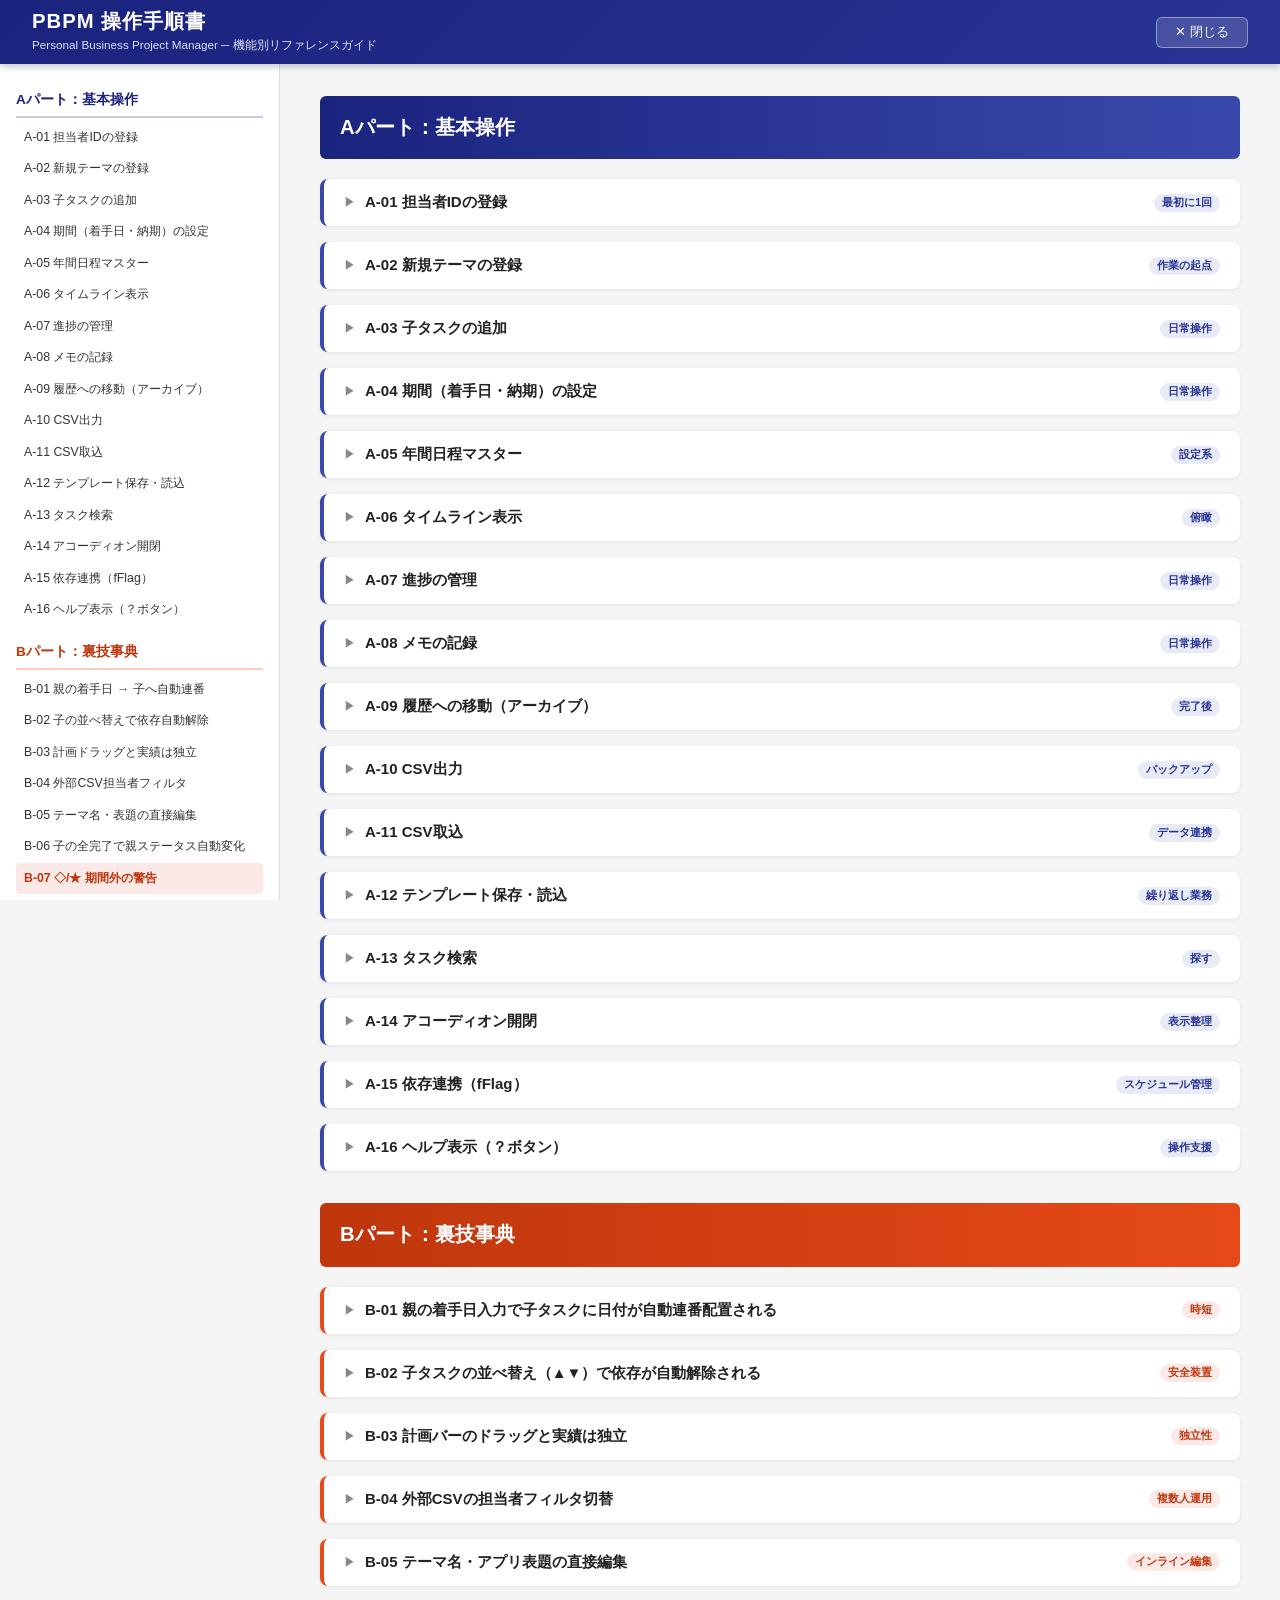
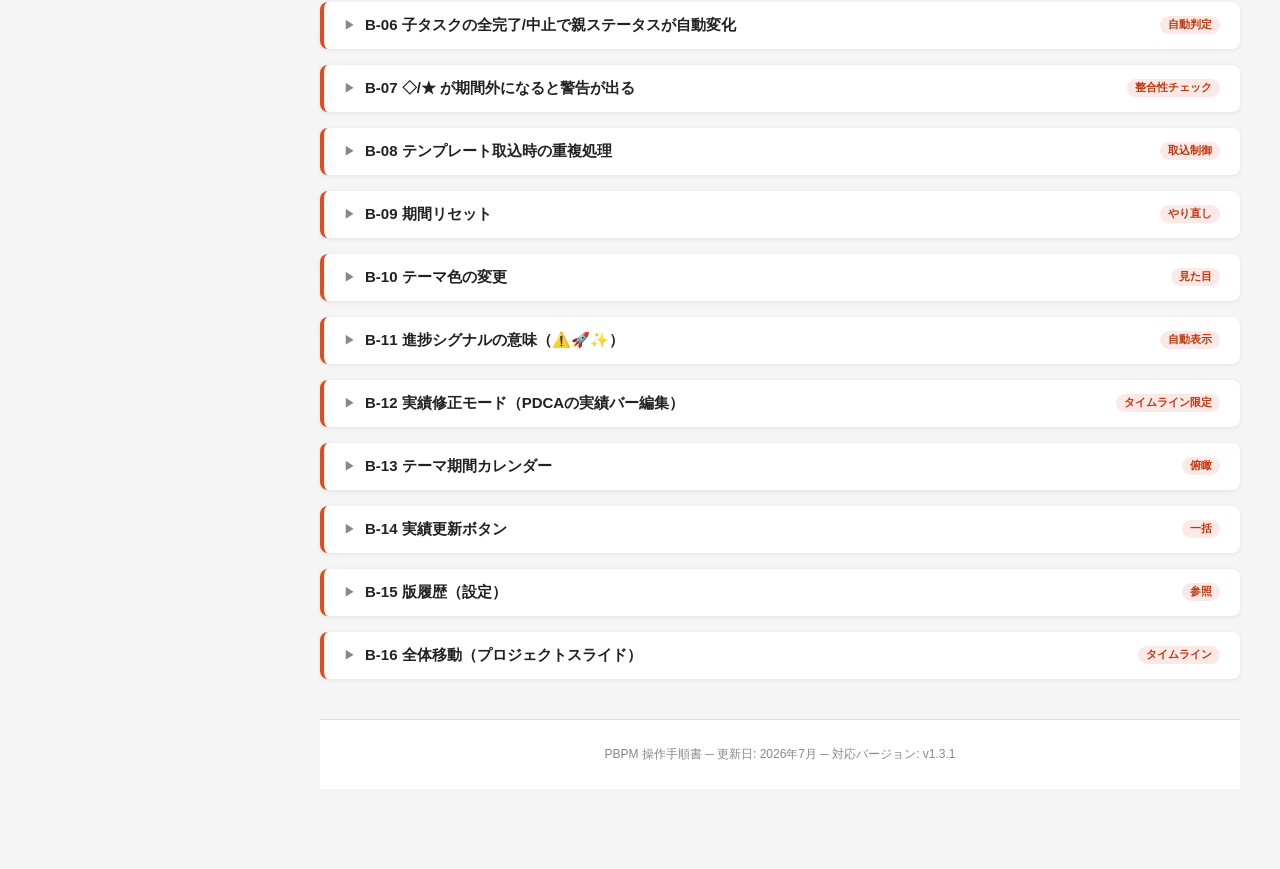
==== commit 3378e01d: "Release v1.3.1: timeline family project slide (全体移動) Co-authored-by: Cursor <cursoragent@cursor.com>" ====
--- a/OmniStep_Manual.html
+++ b/OmniStep_Manual.html
@@ -160,6 +160,7 @@
     <a class="toc-link toc-b" href="#b13">B-13 テーマ期間カレンダー</a>
     <a class="toc-link toc-b" href="#b14">B-14 実績更新ボタン</a>
     <a class="toc-link toc-b" href="#b15">B-15 版履歴（設定）</a>
+    <a class="toc-link toc-b" href="#b16">B-16 全体移動（プロジェクトスライド）</a>
   </div>
 </nav>
 
@@ -272,6 +273,7 @@
     <li>表示範囲を <kbd>3か月</kbd>〜<kbd>12か月</kbd> で切り替え</li>
     <li>月ヘッダーの <kbd>＋</kbd>/<kbd>−</kbd> で月ごとに折りたたみ可能（月見出しは交互色で区切りが分かりやすい）</li>
     <li>子バーは<strong>破線枠＝計画</strong>、<strong>下段の実線＝実績</strong>（PDCA重ね表示）</li>
+    <li><kbd>単体移動</kbd>／<kbd>全体移動</kbd>トグルで、子の個別移動と親によるテーマ一括スライドを切り替え（→ B-16）</li>
     <li>バーの上にホバーするとツールチップが表示される</li>
   </ol>
   <div class="tip">赤い縦線が「今日」。日曜・休日マスターは薄い帯、土曜は点線で区別されます。親バーは子の集約表示で、直接ドラッグしません。</div>
@@ -723,8 +725,27 @@
 </div>
 </div>
 
+<!-- B-16 -->
+<div class="section b-card" id="b16">
+<button class="section-toggle" onclick="toggleSection(this)">
+  <span class="chevron">▶</span> B-16 全体移動（プロジェクトスライド） <span class="badge">タイムライン</span>
+</button>
+<div class="section-body">
+  <div class="when">テーマ（プロジェクト）の計画を、子の相対関係を保ったまま前後にずらしたいとき。</div>
+  <ol class="steps">
+    <li>タイムライン表示で <kbd>単体移動</kbd> トグルをクリック → <kbd>全体移動</kbd>（ハイライト）にする</li>
+    <li>親バーをドラッグすると、テーマ内の<strong>すべての子の計画（着手・納期）</strong>が同じ日数だけ平行移動する</li>
+    <li>親の期間は従来どおり子の集約で再計算される</li>
+    <li>リスト表示に戻すと自動で <kbd>単体移動</kbd> に戻る</li>
+  </ol>
+  <div class="tip">◇／★・実績・依存フラグ（fFlag）は動かしません。子同士の間隔と依存関係はそのまま維持されます。</div>
+  <div class="warn">子に調査中・進行中・修正中・完了・中止が1件でもあるテーマはスライドできません。親を動かそうとすると「実行中のタスクがあるプロジェクトは動かせません。」と表示されます。</div>
+  <div class="tip">全体移動中は子バーの個別ドラッグ／納期伸縮はできません。実績修正とは同時に使えません（片方をONにすると他方はOFF）。</div>
+</div>
+</div>
+
 <div class="manual-footer">
-  PBPM 操作手順書 ─ 更新日: 2026年7月 ─ 対応バージョン: v1.3.0
+  PBPM 操作手順書 ─ 更新日: 2026年7月 ─ 対応バージョン: v1.3.1
 </div>
 
 </main>
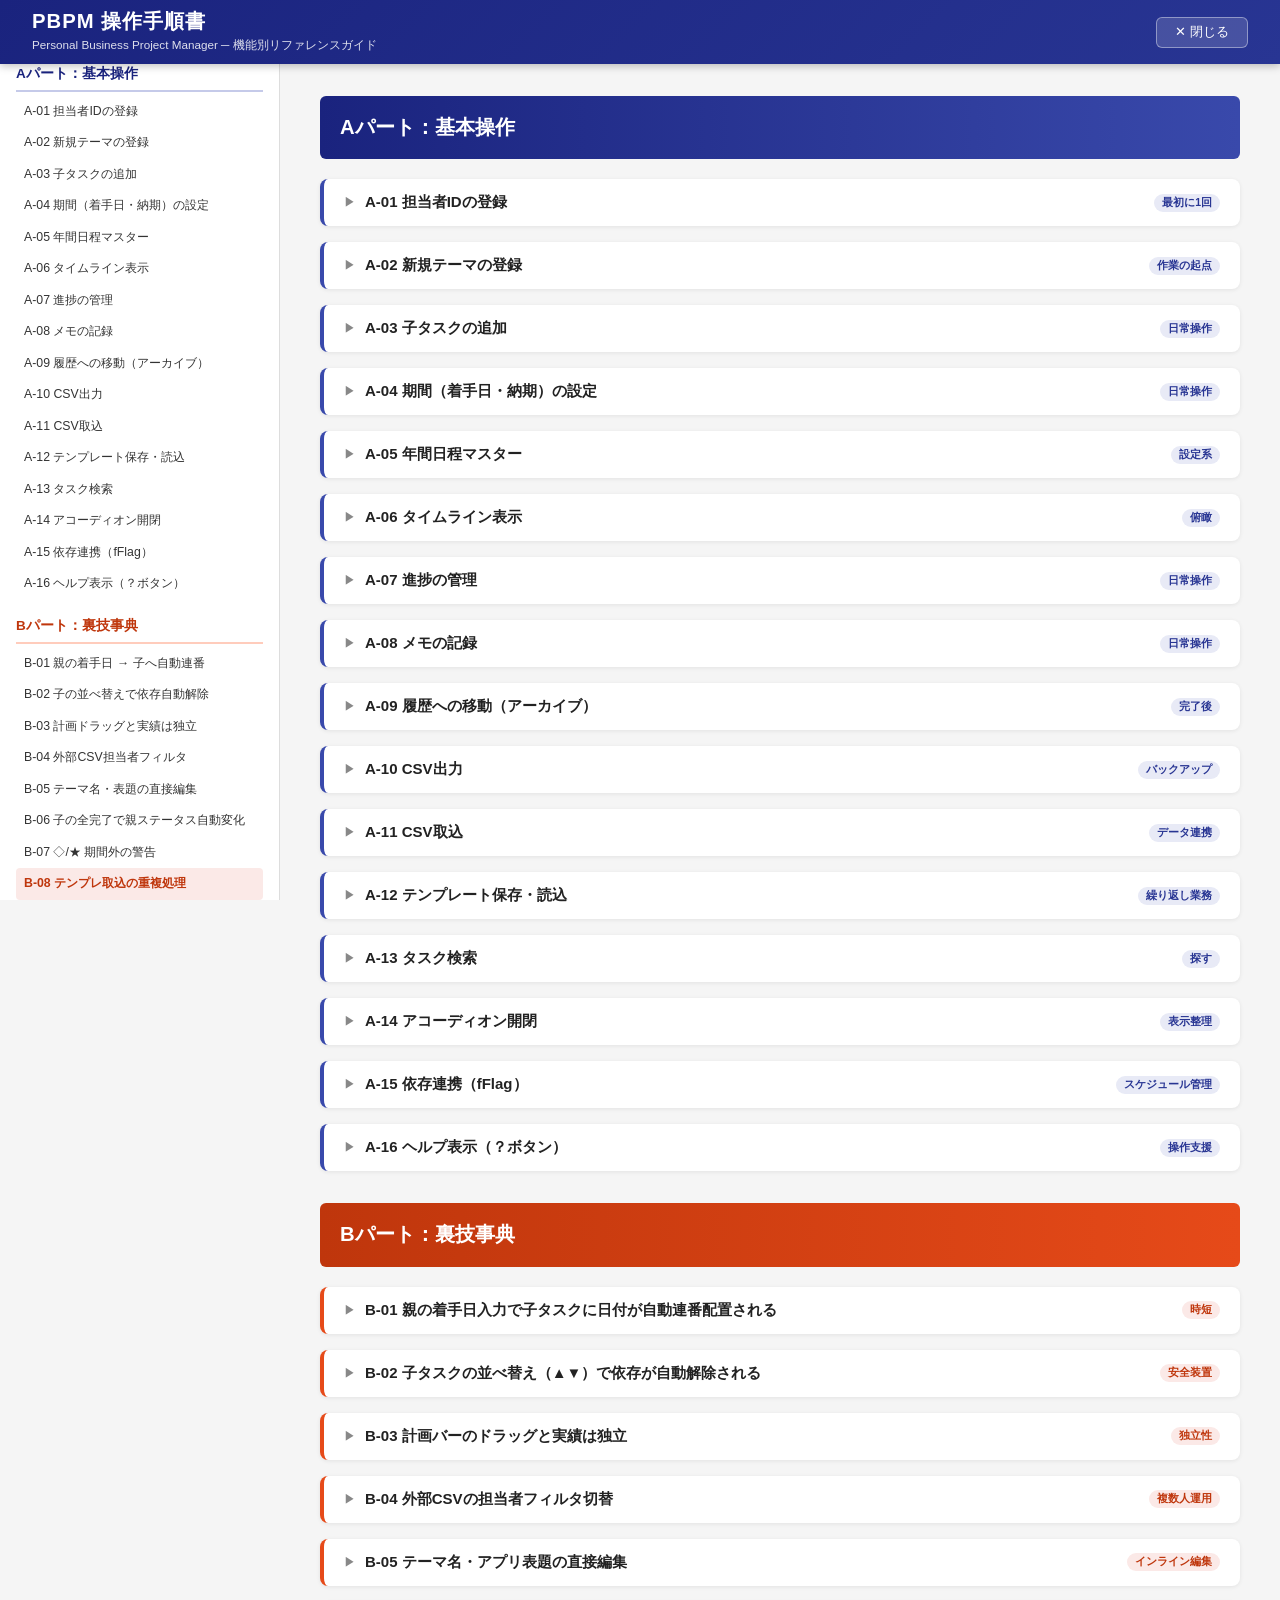
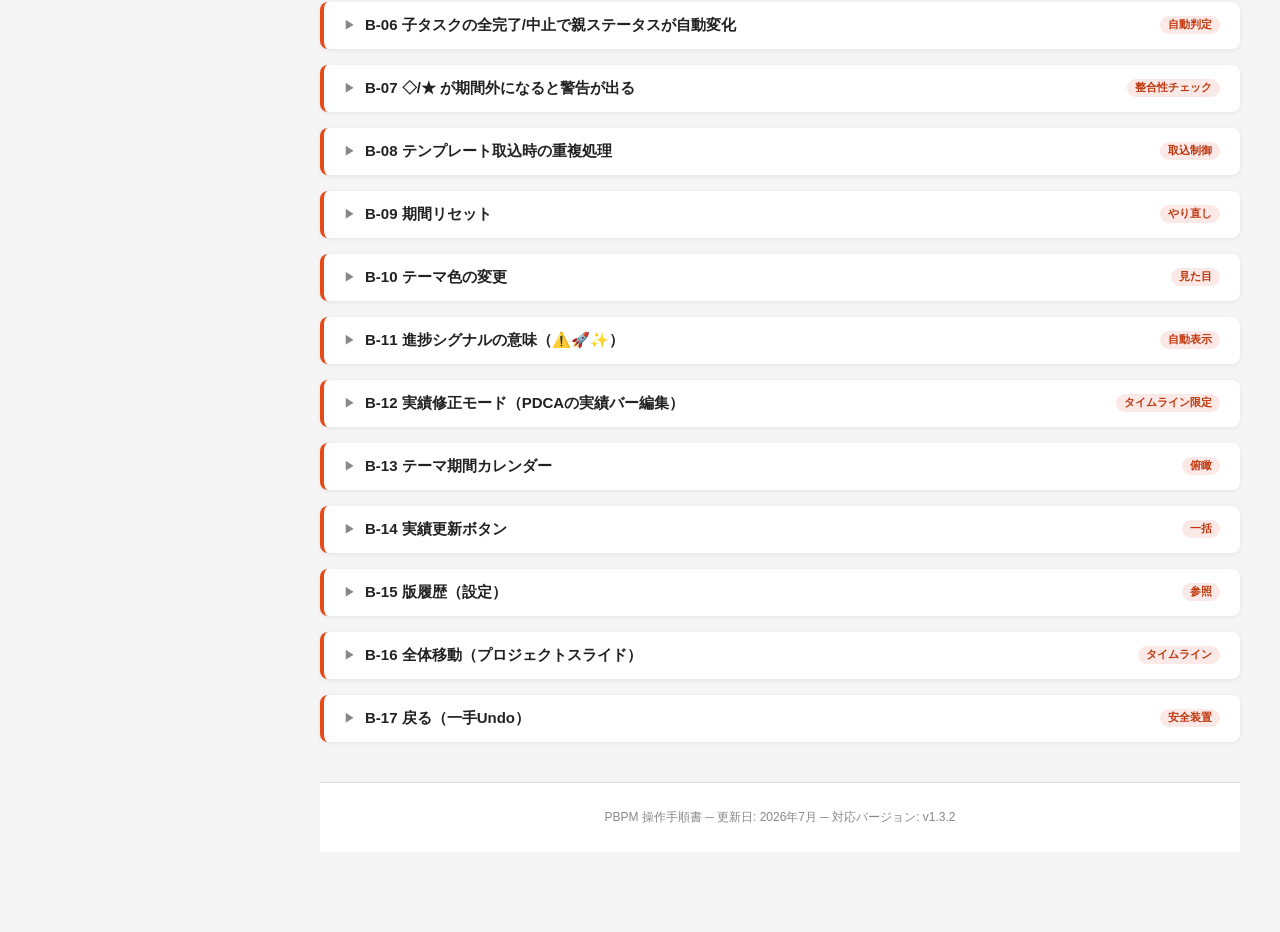
==== commit 15a4a227: "Release v1.3.2: one-step undo for accidental task edits Co-authored-by: Cursor <cursoragent@cursor.c" ====
--- a/OmniStep_Manual.html
+++ b/OmniStep_Manual.html
@@ -161,6 +161,7 @@
     <a class="toc-link toc-b" href="#b14">B-14 実績更新ボタン</a>
     <a class="toc-link toc-b" href="#b15">B-15 版履歴（設定）</a>
     <a class="toc-link toc-b" href="#b16">B-16 全体移動（プロジェクトスライド）</a>
+    <a class="toc-link toc-b" href="#b17">B-17 戻る（一手Undo）</a>
   </div>
 </nav>
 
@@ -744,8 +745,24 @@
 </div>
 </div>
 
+<!-- B-17 -->
+<div class="section b-card" id="b17">
+<button class="section-toggle" onclick="toggleSection(this)">
+  <span class="chevron">▶</span> B-17 戻る（一手Undo） <span class="badge">安全装置</span>
+</button>
+<div class="section-body">
+  <div class="when">直前のタスク変更を取り消したいとき。</div>
+  <ol class="steps">
+    <li>リストまたはタイムラインの <kbd>戻る</kbd> をクリック（または Ctrl+Z / ⌘Z）</li>
+    <li>直前に保存されたタスク状態へ戻る</li>
+  </ol>
+  <div class="tip">タイムラインのドラッグは「ドラッグ開始前」が1手分です。途中の細かい移動はまとめて取り消せます。</div>
+  <div class="warn">戻れるのは<strong>1手だけ</strong>です。やり直し（Redo）はありません。ページを再読み込みすると履歴は消えます。年間マスターや設定の変更は対象外です。</div>
+</div>
+</div>
+
 <div class="manual-footer">
-  PBPM 操作手順書 ─ 更新日: 2026年7月 ─ 対応バージョン: v1.3.1
+  PBPM 操作手順書 ─ 更新日: 2026年7月 ─ 対応バージョン: v1.3.2
 </div>
 
 </main>
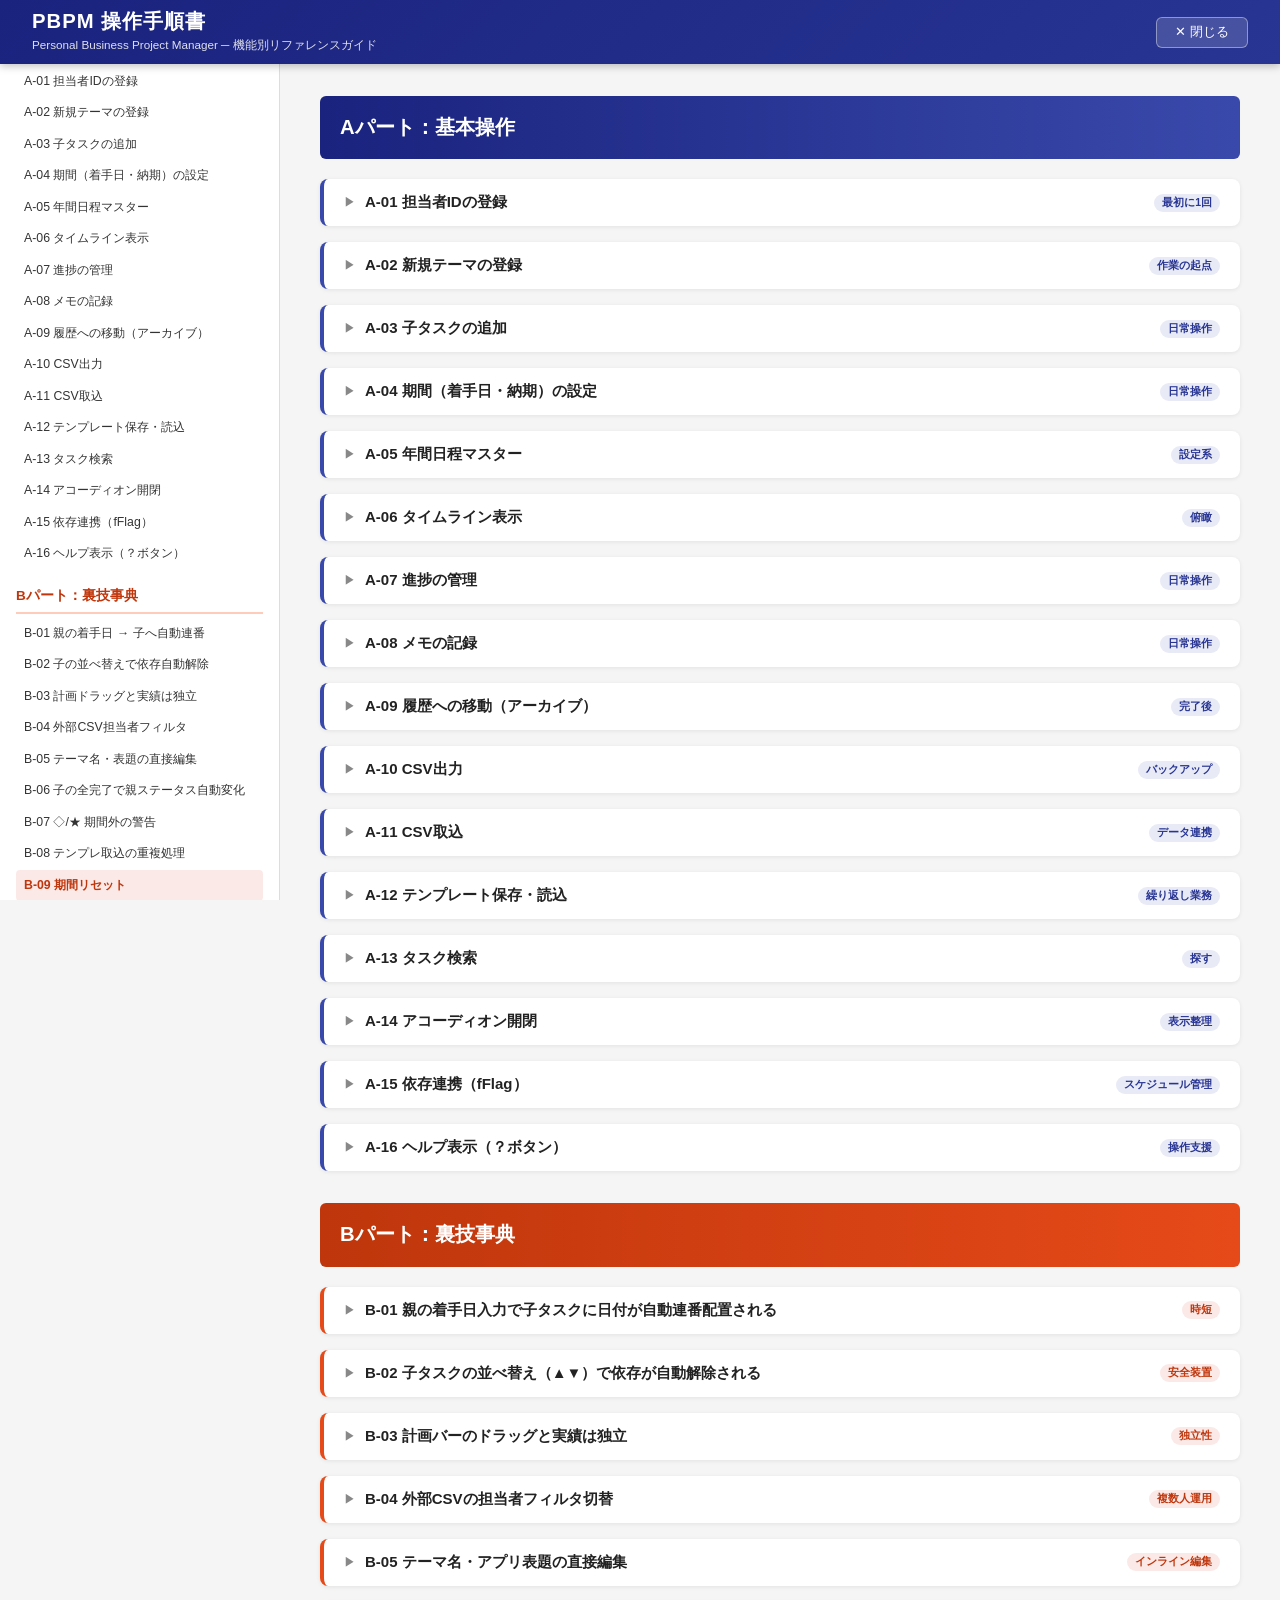
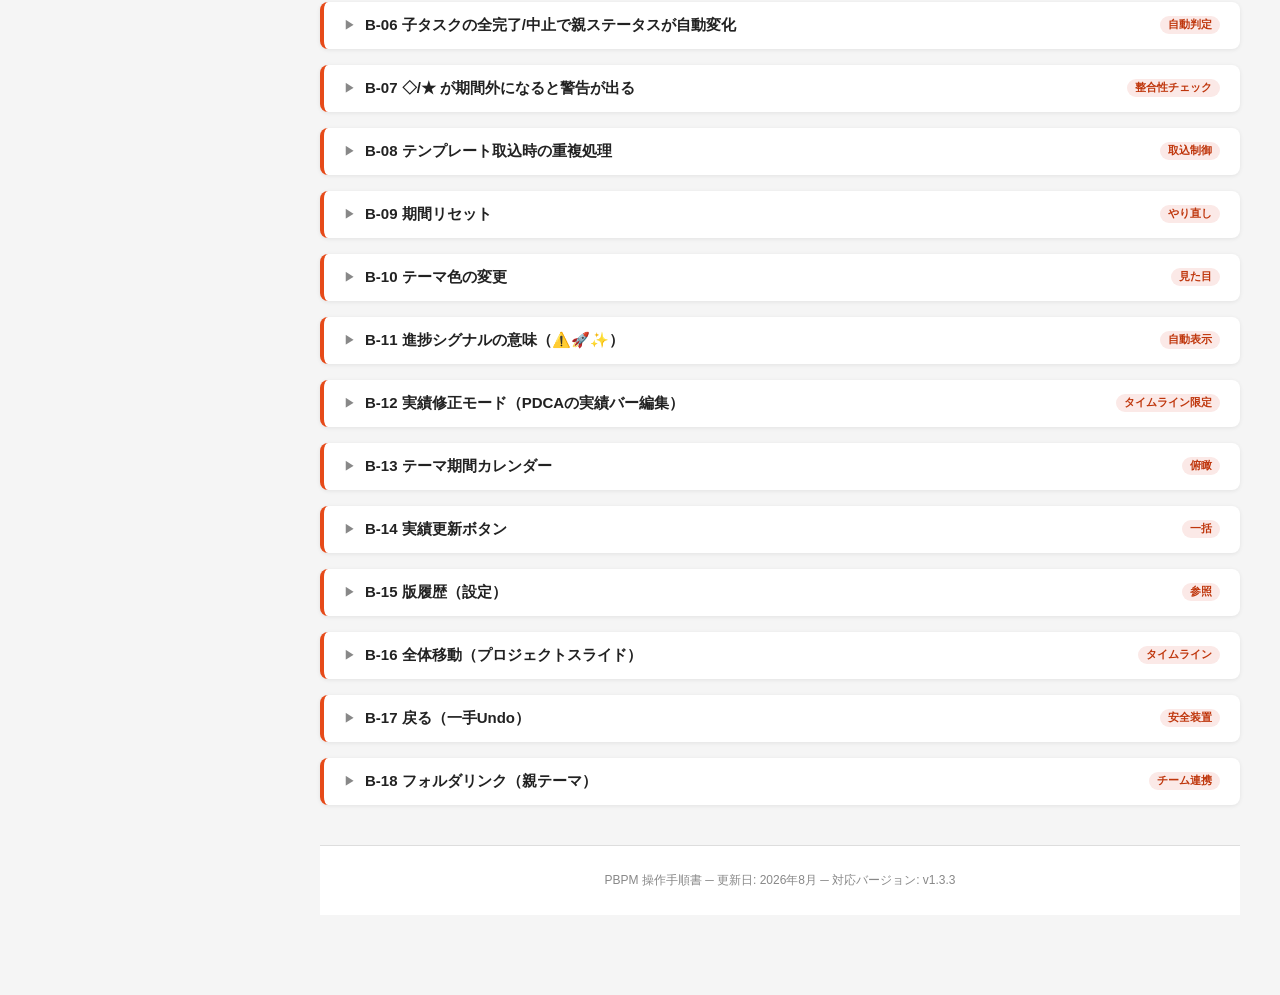
==== commit 7ae05271: "Release v1.3.3: parent folder path with clipboard copy link Co-authored-by: Cursor <cursoragent@curs" ====
--- a/OmniStep_Manual.html
+++ b/OmniStep_Manual.html
@@ -162,6 +162,7 @@
     <a class="toc-link toc-b" href="#b15">B-15 版履歴（設定）</a>
     <a class="toc-link toc-b" href="#b16">B-16 全体移動（プロジェクトスライド）</a>
     <a class="toc-link toc-b" href="#b17">B-17 戻る（一手Undo）</a>
+    <a class="toc-link toc-b" href="#b18">B-18 フォルダリンク（親テーマ）</a>
   </div>
 </nav>
 
@@ -761,8 +762,26 @@
 </div>
 </div>
 
+<!-- B-18 -->
+<div class="section b-card" id="b18">
+<button class="section-toggle" onclick="toggleSection(this)">
+  <span class="chevron">▶</span> B-18 フォルダリンク（親テーマ） <span class="badge">チーム連携</span>
+</button>
+<div class="section-body">
+  <div class="when">テーマの資料フォルダ（割当ドライブ等）をメモから紐づけ、一覧やCSVで共有したいとき。</div>
+  <ol class="steps">
+    <li>親テーマの操作列でメモ（🖋／📝）を開く</li>
+    <li>「フォルダパス（親テーマ）」に例：<code>Z:\案件\○○プロジェクト</code> を入力して保存</li>
+    <li>操作列に <kbd>🔗</kbd> が表示される → クリックで<strong>パスをコピー</strong></li>
+    <li>エクスプローラーのアドレス欄に貼り付けてフォルダを開く</li>
+  </ol>
+  <div class="tip">ブラウザだけでは任意フォルダを直接開けないため、パスコピー方式です（PCへの追加ソフト不要）。パスはメモ本文とは別項目で、CSVの「フォルダパス」列にも出力／取込されます。子タスクには付きません。</div>
+  <div class="warn">上司・メンバ双方で同じ割当ドライブ（例 <code>Z:\</code>）が見えている必要があります。</div>
+</div>
+</div>
+
 <div class="manual-footer">
-  PBPM 操作手順書 ─ 更新日: 2026年7月 ─ 対応バージョン: v1.3.2
+  PBPM 操作手順書 ─ 更新日: 2026年8月 ─ 対応バージョン: v1.3.3
 </div>
 
 </main>
